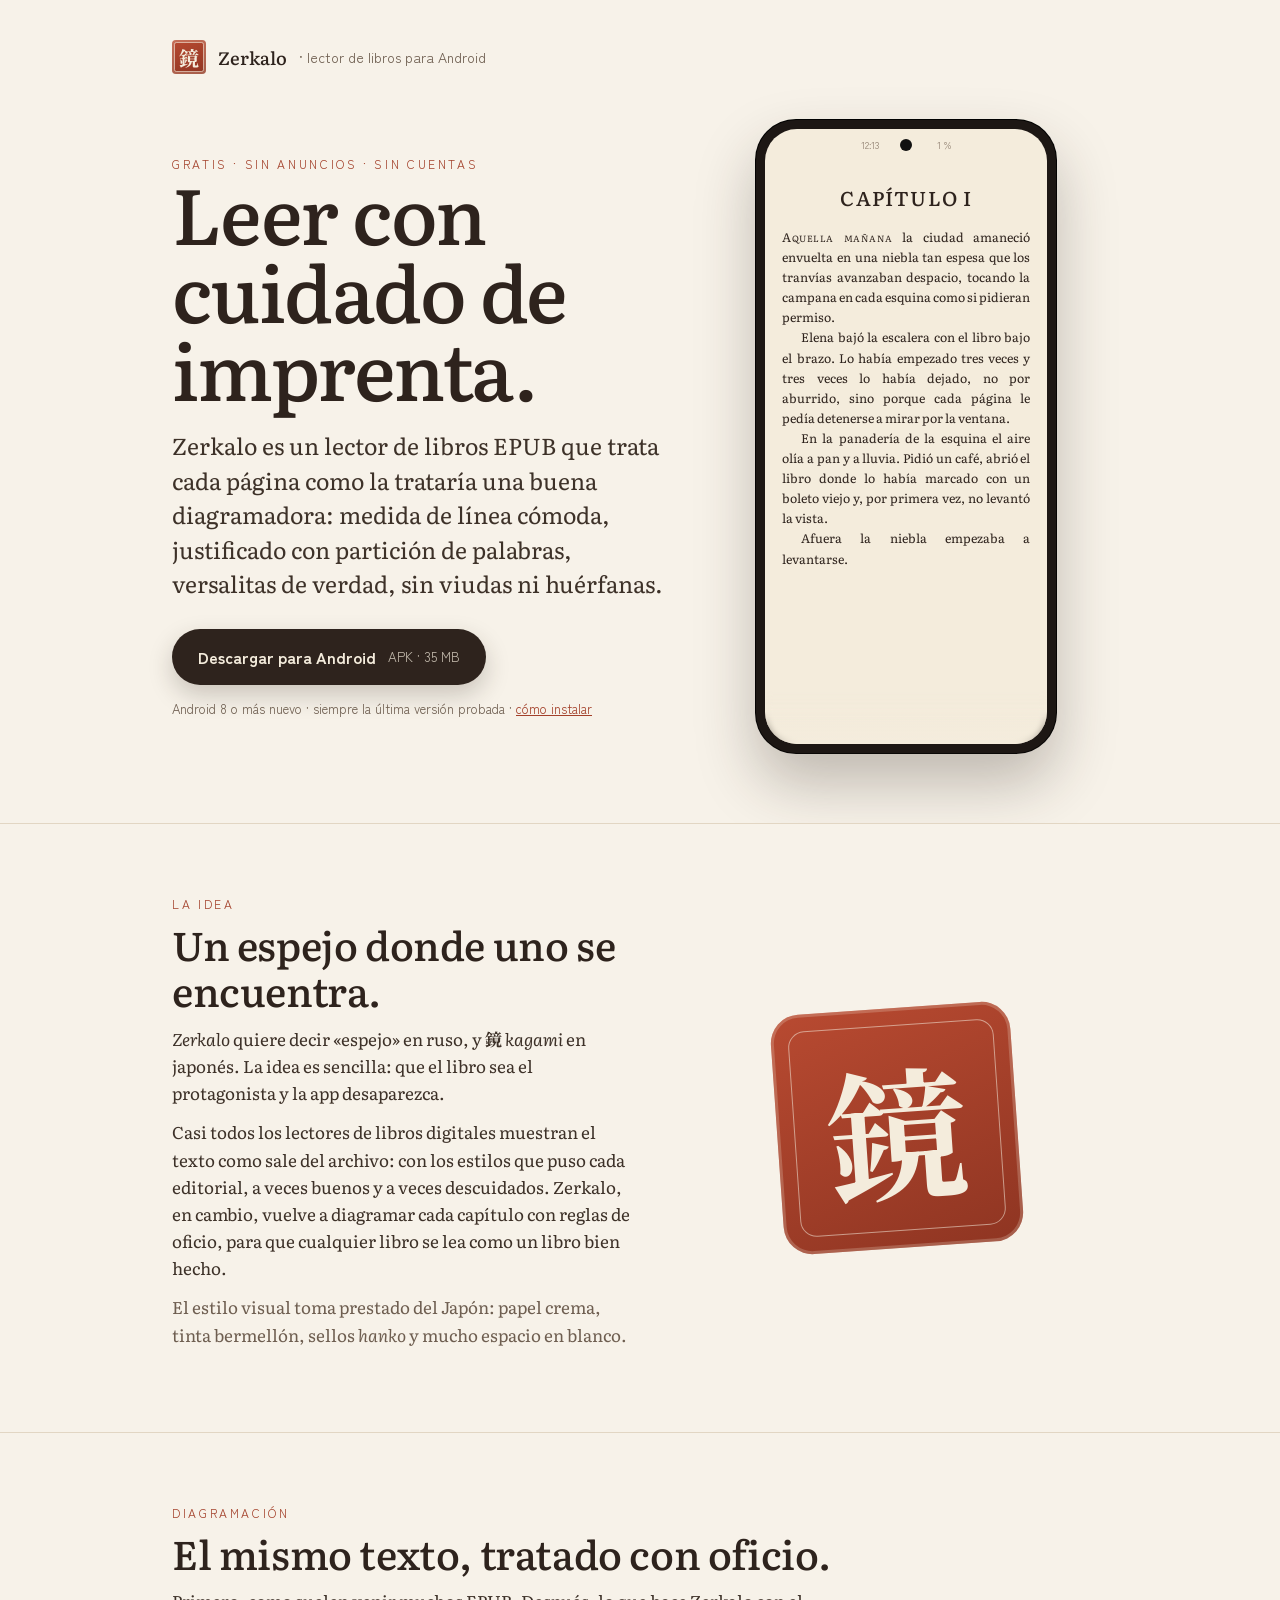
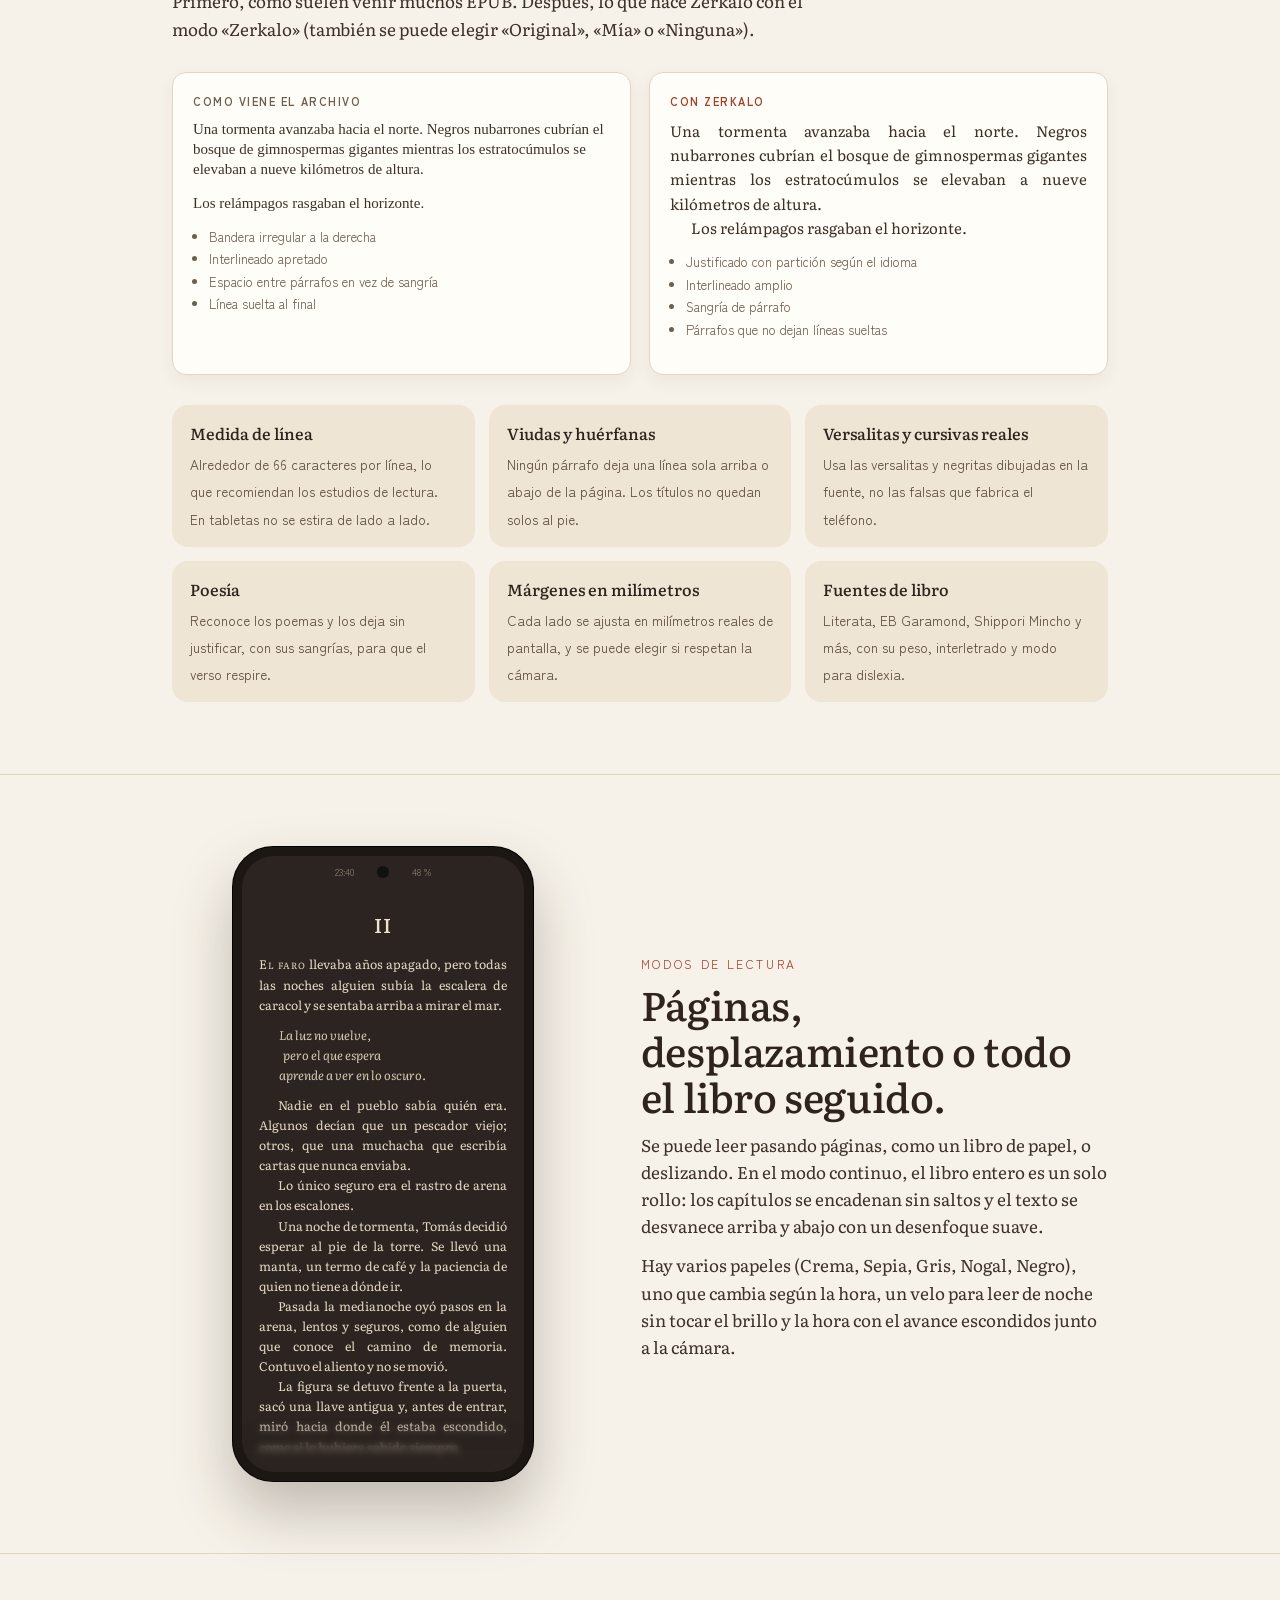
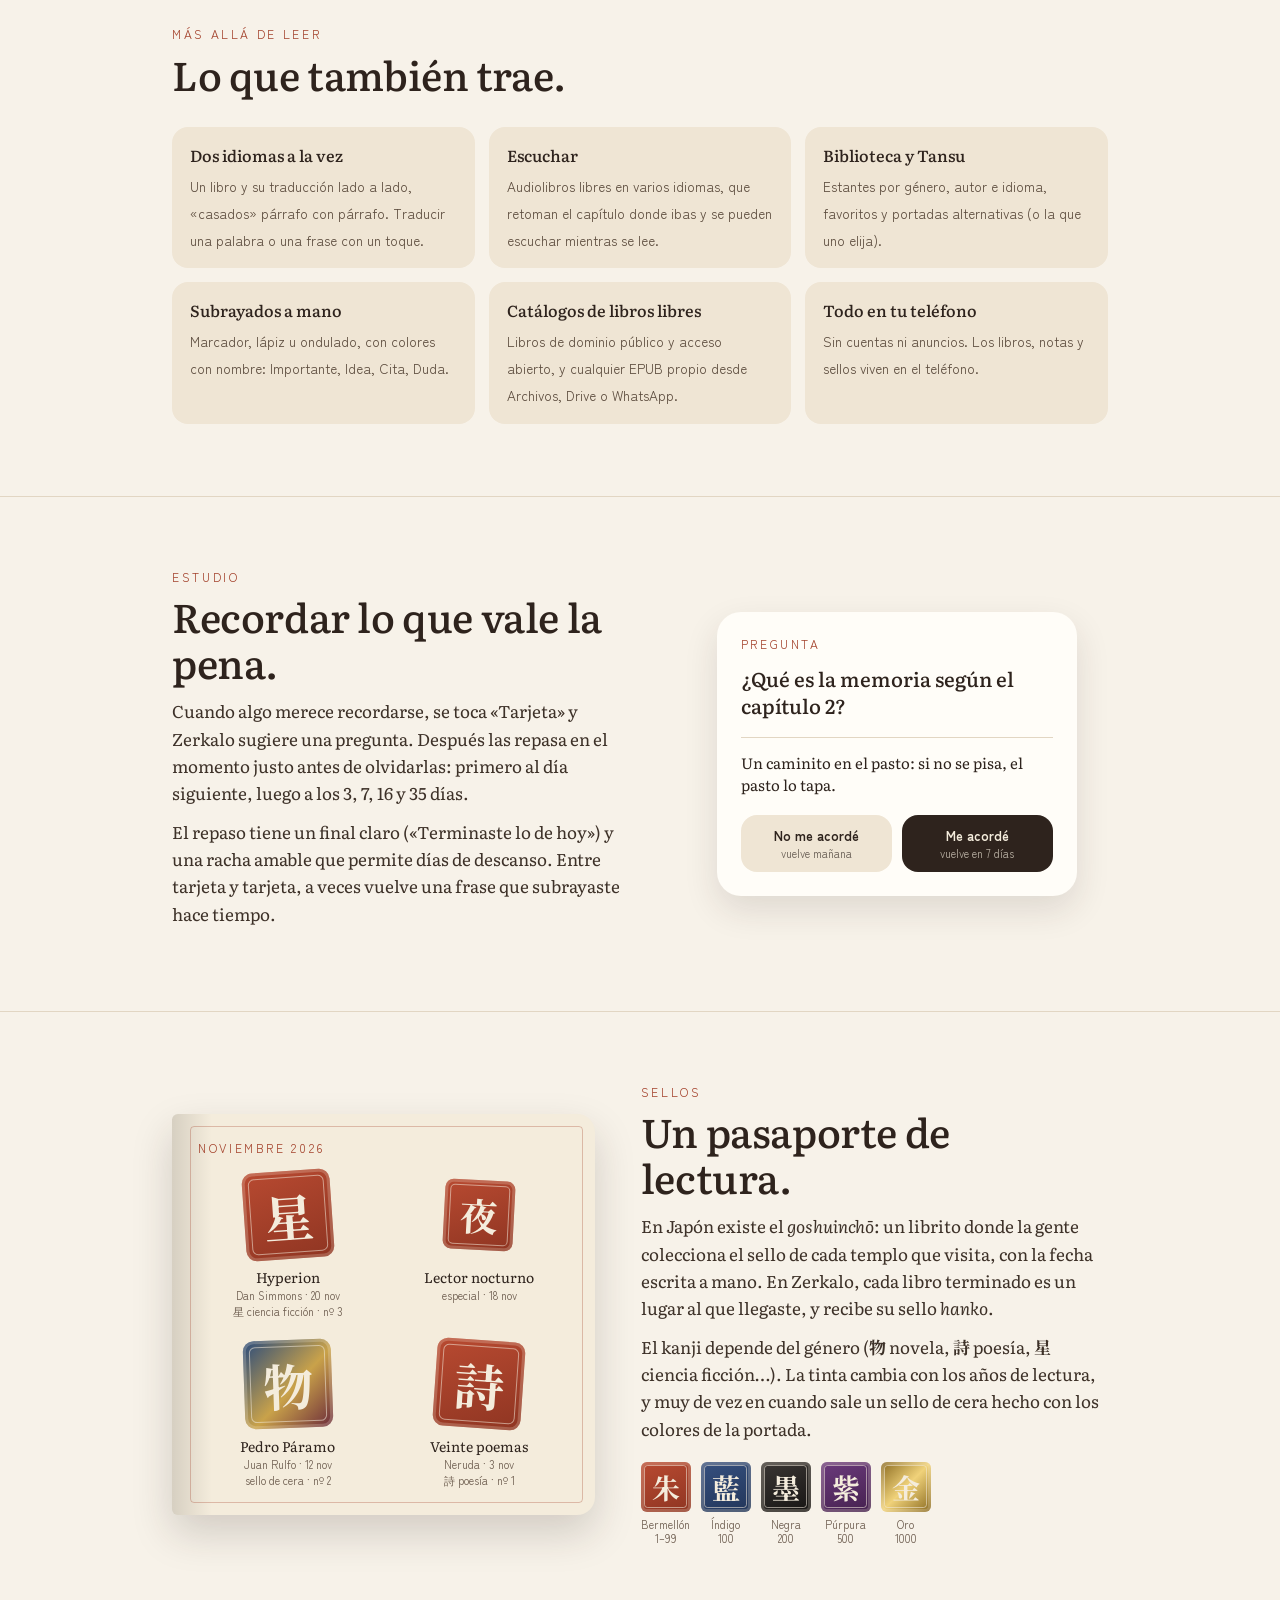
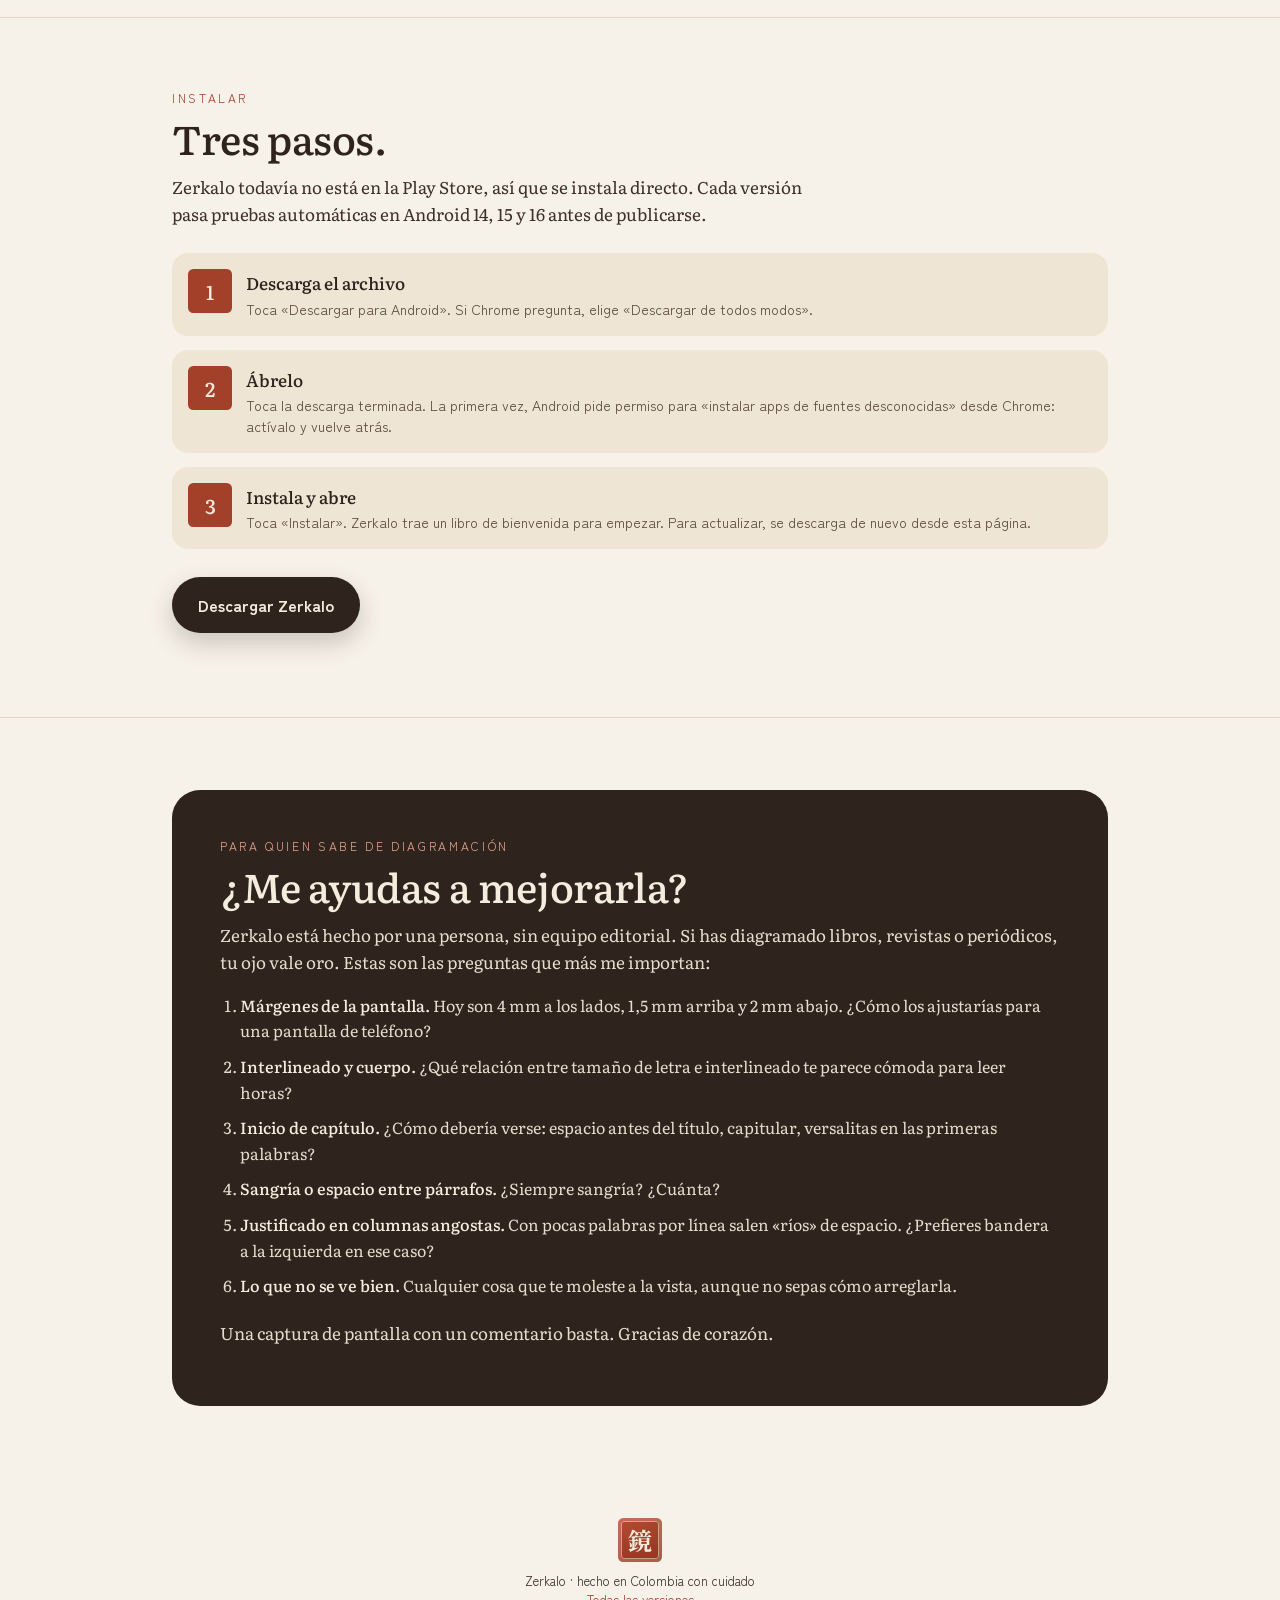
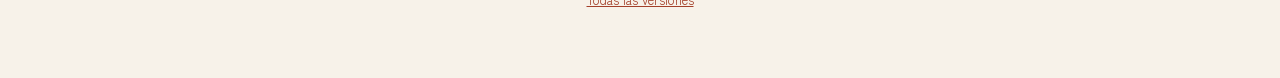
==== docs/index.html @ 7be2f6c7 "Página web de descarga de Zerkalo (docs/) Co-Authored-By: Claude Opus 5.5 <noreply@anthropic.com> Cl" ====
<!DOCTYPE html>
<html lang="es">
<head>
<meta charset="utf-8">
<meta name="viewport" content="width=device-width, initial-scale=1">
<title>Zerkalo 鏡 · un lector de libros con cuidado de imprenta</title>
<meta name="description" content="Zerkalo es un lector de libros EPUB para Android, diagramado con el cuidado de un libro impreso. Descárgalo gratis.">
<meta property="og:title" content="Zerkalo 鏡 · lector de libros para Android">
<meta property="og:description" content="Un lector de libros diagramado con cuidado de imprenta. Gratis.">
<link rel="preconnect" href="https://fonts.googleapis.com">
<link href="https://fonts.googleapis.com/css2?family=Noto+Serif+JP:wght@600;700&text=%E9%8F%A1%E7%89%A9%E8%A9%A9%E8%AB%96%E6%98%9F%E5%A4%9C%E6%9C%B1%E8%97%8D%E5%A2%A8%E7%B4%AB%E9%87%91%E9%81%93%E5%88%A4%E4%BC%91%E8%A9%B1%E5%8F%B2%E6%97%85%E8%AC%8E%E5%BF%83%E5%88%9D%E8%AA%9E&display=swap" rel="stylesheet">
<style>
@font-face{font-family:Literata;src:url(fonts/literata_400_normal.ttf);font-weight:400}
@font-face{font-family:Literata;src:url(fonts/literata_400_italic.ttf);font-style:italic}
@font-face{font-family:Literata;src:url(fonts/literata_500_normal.ttf);font-weight:500 700}
@font-face{font-family:Zen;src:url(fonts/zen_kaku_gothic_new_400_normal.ttf);font-weight:400}
@font-face{font-family:Zen;src:url(fonts/zen_kaku_gothic_new_700_normal.ttf);font-weight:700}
:root{--paper:#f4ecdc;--bg:#f7f2e9;--ink:#2e231d;--soft:#6e5e50;--line:#e2d6c3;--ver:#a3402a;--card:#efe5d4}
*{box-sizing:border-box}
html{-webkit-text-size-adjust:100%}
body{margin:0;background:var(--bg);color:var(--ink);font:400 17px/1.6 Literata,Georgia,serif}
.kj{font-family:'Noto Serif JP','Noto Serif CJK JP','Hiragino Mincho ProN',serif;font-weight:700}
.ui{font-family:Zen,system-ui,sans-serif}
a{color:var(--ver)}
.wrap{max-width:980px;margin:0 auto;padding:0 22px}
.cap{font:400 12px/1.4 Zen,system-ui,sans-serif;letter-spacing:.22em;text-transform:uppercase;color:var(--ver)}
h1,h2,h3{font-weight:500;letter-spacing:-.01em;margin:0}
h2{font-size:clamp(28px,5vw,40px);line-height:1.15;margin-top:8px}
h3{font-size:20px;margin-top:4px}
p{margin:.7em 0;color:#3d3128}
.soft{color:var(--soft)}
section{padding:72px 0;border-top:1px solid var(--line)}
.two{display:grid;grid-template-columns:1.05fr .95fr;gap:46px;align-items:center}
.two.rev{grid-template-columns:.95fr 1.05fr}
.two.rev > :first-child{order:2}
@media(max-width:760px){.two,.two.rev{grid-template-columns:1fr;gap:30px}.two.rev > :first-child{order:0}}

/* sello */
.hanko{display:inline-flex;align-items:center;justify-content:center;color:var(--paper);background:linear-gradient(160deg,#b84a31,#8f3522);border-radius:12%;position:relative;box-shadow:inset 0 0 0 3px rgba(244,236,220,.22)}
.hanko::after{content:"";position:absolute;inset:7%;border:1.5px solid rgba(244,236,220,.55);border-radius:8%}

/* portada */
header{padding:40px 0 70px;position:relative;overflow:hidden}
.nav{display:flex;align-items:center;gap:12px;font:400 14px Zen,system-ui,sans-serif;color:var(--soft)}
.nav .hanko{width:34px;height:34px;font-size:20px}
.nav b{color:var(--ink);font:500 18px Literata,serif}
.hero{display:grid;grid-template-columns:1.1fr .9fr;gap:40px;align-items:center;margin-top:46px}
@media(max-width:760px){.hero{grid-template-columns:1fr}}
.hero h1{font-size:clamp(44px,9vw,78px);line-height:1;letter-spacing:-.02em}
.hero .lead{font-size:clamp(19px,2.6vw,23px);line-height:1.5;color:#3d3128;margin:22px 0 28px}
.btn{display:inline-flex;align-items:center;gap:12px;background:var(--ink);color:var(--paper);text-decoration:none;font:700 16px Zen,system-ui,sans-serif;padding:16px 26px;border-radius:40px;box-shadow:0 10px 24px rgba(46,35,29,.22)}
.btn small{font-weight:400;opacity:.75}
.btn.ghost{background:transparent;color:var(--ink);box-shadow:none;border:1px solid var(--line)}
.meta{font:400 13px Zen,system-ui,sans-serif;color:var(--soft);margin-top:14px}

/* teléfono */
.phone{width:min(300px,78vw);aspect-ratio:9/19;margin:0 auto;border-radius:40px;background:#1d1714;padding:9px;box-shadow:0 30px 60px rgba(46,35,29,.28),0 0 0 1px #000}
.scr{width:100%;height:100%;border-radius:32px;overflow:hidden;position:relative;background:var(--paper)}
.cam{position:absolute;top:10px;left:50%;width:12px;height:12px;margin-left:-6px;border-radius:50%;background:#111;z-index:5}
.status{position:absolute;top:8px;left:0;right:0;display:flex;justify-content:center;gap:58px;font:400 10px Zen,sans-serif;color:#8a7a6a;z-index:4}
.page{position:absolute;inset:34px 17px 0;font:400 12.4px/1.62 Literata,serif;color:#2e231d;text-align:justify;hyphens:auto;-webkit-hyphens:auto}
.page h4{font:600 20px/1.2 Literata,serif;text-align:center;letter-spacing:.06em;margin:22px 0 18px}
.page p{margin:0;text-indent:1.5em;color:#2e231d}
.page p.first{text-indent:0}
.page .sc{font-variant:small-caps;letter-spacing:.04em}
.page .verse{margin:10px 0 10px 1.6em;text-align:left;font-style:italic}
.blur{position:absolute;left:0;right:0;bottom:0;height:54px;backdrop-filter:blur(3px);-webkit-backdrop-filter:blur(3px);background:linear-gradient(to top,rgba(244,236,220,.85),rgba(244,236,220,0));-webkit-mask-image:linear-gradient(to top,#000 40%,transparent);mask-image:linear-gradient(to top,#000 40%,transparent)}

/* comparación */
.cmp{display:grid;grid-template-columns:1fr 1fr;gap:18px;margin-top:30px}
@media(max-width:620px){.cmp{grid-template-columns:1fr}}
.sheet{background:#fffdf8;border:1px solid var(--line);border-radius:14px;padding:20px 20px 22px;box-shadow:0 6px 18px rgba(46,35,29,.06)}
.sheet .tag{font:700 11px Zen,sans-serif;letter-spacing:.14em;text-transform:uppercase;color:var(--soft)}
.sheet.good .tag{color:var(--ver)}
.bad .txt{font:400 15px/1.35 Georgia,serif;text-align:left;margin-top:10px}
.bad .txt p{margin:0 0 .9em}
.good .txt{font:400 15px/1.62 Literata,serif;text-align:justify;hyphens:auto;-webkit-hyphens:auto;margin-top:10px}
.good .txt p{margin:0;text-indent:1.4em}
.good .txt p:first-child{text-indent:0}
.notes{font:400 13px/1.5 Zen,sans-serif;color:var(--soft);margin-top:12px;padding-left:16px}
.notes li{margin:3px 0}

/* lista de cuidados */
.grid{display:grid;grid-template-columns:repeat(3,1fr);gap:14px;margin-top:30px}
@media(max-width:760px){.grid{grid-template-columns:1fr 1fr}}
@media(max-width:460px){.grid{grid-template-columns:1fr}}
.item{background:var(--card);border-radius:16px;padding:16px 18px}
.item b{display:block;font:500 16px Literata,serif;margin-bottom:4px}
.item span{font:400 13.5px/1.5 Zen,sans-serif;color:#5a4a3c}

/* sellos */
.pass{background:var(--paper);border-radius:6px 18px 18px 6px;box-shadow:0 18px 40px rgba(46,35,29,.18);padding:26px;position:relative;background-image:linear-gradient(90deg,rgba(0,0,0,.12),transparent 40px)}
.pass::before{content:"";position:absolute;inset:12px 12px 12px 18px;border:1px solid rgba(163,64,42,.3);border-radius:4px;pointer-events:none}
.pgrid{display:grid;grid-template-columns:1fr 1fr;gap:20px 12px;margin-top:14px;text-align:center}
.pgrid .hanko{width:88px;height:88px;font-size:50px}
.pgrid .t{font:400 14px Literata,serif;margin-top:8px}
.pgrid .m{font:400 11px Zen,sans-serif;color:var(--soft)}
.inks{display:flex;gap:10px;margin-top:20px;flex-wrap:wrap}
.inks div{text-align:center;font:400 11px/1.3 Zen,sans-serif;color:var(--soft)}
.inks .hanko{width:50px;height:50px;font-size:28px;margin-bottom:5px}

/* tarjeta de estudio */
.study{background:#fffdf8;border-radius:24px;padding:24px;box-shadow:0 14px 34px rgba(46,35,29,.12);max-width:360px;margin:0 auto}
.study .q{font:500 20px/1.35 Literata,serif;margin:12px 0 18px}
.study .a{border-top:1px solid var(--line);padding-top:14px;font:400 15px/1.5 Literata,serif}
.ans{display:flex;gap:10px;margin-top:18px}
.ans div{flex:1;text-align:center;border-radius:16px;padding:11px 6px;font:700 13px Zen,sans-serif;background:var(--card)}
.ans div small{display:block;font-weight:400;font-size:11px;opacity:.7}
.ans .y{background:var(--ink);color:var(--paper)}

/* instalar */
.steps{counter-reset:s;display:grid;gap:14px;margin-top:26px}
.step{display:grid;grid-template-columns:44px 1fr;gap:14px;align-items:start;background:var(--card);border-radius:16px;padding:16px}
.step::before{counter-increment:s;content:counter(s);width:44px;height:44px;border-radius:12%;display:flex;align-items:center;justify-content:center;background:var(--ver);color:var(--paper);font:500 20px Literata,serif}
.step b{font:500 17px Literata,serif}
.step p{margin:2px 0 0;font:400 14px/1.5 Zen,sans-serif;color:#5a4a3c}

/* ayuda */
.ask{background:var(--ink);color:var(--paper);border-radius:28px;padding:clamp(26px,5vw,48px)}
.ask h2{color:var(--paper)}
.ask p,.ask li{color:#e6dccb}
.ask .cap{color:#e3a58f}
.ask ol{padding-left:20px;margin:18px 0 0}
.ask li{margin:10px 0;font-size:16px}
.ask li b{color:var(--paper);font-weight:500}
footer{padding:40px 0 60px;text-align:center;font:400 13px Zen,sans-serif;color:var(--soft)}
</style>
</head>
<body>

<header>
  <div class="wrap">
    <div class="nav"><span class="hanko kj">鏡</span><b>Zerkalo</b><span>· lector de libros para Android</span></div>
    <div class="hero">
      <div>
        <div class="cap">Gratis · sin anuncios · sin cuentas</div>
        <h1>Leer con cuidado de imprenta.</h1>
        <p class="lead">Zerkalo es un lector de libros EPUB que trata cada página como la trataría una buena diagramadora: medida de línea cómoda, justificado con partición de palabras, versalitas de verdad, sin viudas ni huérfanas.</p>
        <a class="btn" href="https://github.com/sebastianbalbinu/Zerkalo/releases/latest/download/Zerkalo.apk">Descargar para Android <small>APK · 35 MB</small></a>
        <div class="meta">Android 8 o más nuevo · siempre la última versión probada · <a href="#instalar">cómo instalar</a></div>
      </div>
      <div class="phone"><div class="scr">
        <div class="cam"></div>
        <div class="status"><span>12:13</span><span>1 %</span></div>
        <div class="page">
          <h4>CAPÍTULO I</h4>
          <p class="first"><span class="sc">Aquella mañana</span> la ciudad amaneció envuelta en una niebla tan espesa que los tranvías avanzaban despacio, tocando la campana en cada esquina como si pidieran permiso.</p>
          <p>Elena bajó la escalera con el libro bajo el brazo. Lo había empezado tres veces y tres veces lo había dejado, no por aburrido, sino porque cada página le pedía detenerse a mirar por la ventana.</p>
          <p>En la panadería de la esquina el aire olía a pan y a lluvia. Pidió un café, abrió el libro donde lo había marcado con un boleto viejo y, por primera vez, no levantó la vista.</p>
          <p>Afuera la niebla empezaba a levantarse.</p>
        </div>
        <div class="blur"></div>
      </div></div>
    </div>
  </div>
</header>

<section>
  <div class="wrap two">
    <div>
      <div class="cap">La idea</div>
      <h2>Un espejo donde uno se encuentra.</h2>
      <p><i>Zerkalo</i> quiere decir «espejo» en ruso, y <span class="kj">鏡</span> <i>kagami</i> en japonés. La idea es sencilla: que el libro sea el protagonista y la app desaparezca.</p>
      <p>Casi todos los lectores de libros digitales muestran el texto como sale del archivo: con los estilos que puso cada editorial, a veces buenos y a veces descuidados. Zerkalo, en cambio, vuelve a diagramar cada capítulo con reglas de oficio, para que cualquier libro se lea como un libro bien hecho.</p>
      <p class="soft">El estilo visual toma prestado del Japón: papel crema, tinta bermellón, sellos <i>hanko</i> y mucho espacio en blanco.</p>
    </div>
    <div style="text-align:center"><span class="hanko kj" style="width:min(240px,60vw);height:min(240px,60vw);font-size:min(140px,35vw);transform:rotate(-4deg)">鏡</span></div>
  </div>
</section>

<section>
  <div class="wrap">
    <div class="cap">Diagramación</div>
    <h2>El mismo texto, tratado con oficio.</h2>
    <p style="max-width:640px">Primero, como suelen venir muchos EPUB. Después, lo que hace Zerkalo con el modo «Zerkalo» (también se puede elegir «Original», «Mía» o «Ninguna»).</p>
    <div class="cmp">
      <div class="sheet bad">
        <div class="tag">Como viene el archivo</div>
        <div class="txt">
          <p>Una tormenta avanzaba hacia el norte. Negros nubarrones cubrían el bosque de gimnospermas gigantes mientras los estratocúmulos se elevaban a nueve kilómetros de altura.</p>
          <p>Los relámpagos rasgaban el horizonte.</p>
        </div>
        <ul class="notes"><li>Bandera irregular a la derecha</li><li>Interlineado apretado</li><li>Espacio entre párrafos en vez de sangría</li><li>Línea suelta al final</li></ul>
      </div>
      <div class="sheet good">
        <div class="tag">Con Zerkalo</div>
        <div class="txt">
          <p>Una tormenta avanzaba hacia el norte. Negros nubarrones cubrían el bosque de gimnospermas gigantes mientras los estratocúmulos se elevaban a nueve kilómetros de altura.</p>
          <p>Los relámpagos rasgaban el horizonte.</p>
        </div>
        <ul class="notes"><li>Justificado con partición según el idioma</li><li>Interlineado amplio</li><li>Sangría de párrafo</li><li>Párrafos que no dejan líneas sueltas</li></ul>
      </div>
    </div>
    <div class="grid">
      <div class="item"><b>Medida de línea</b><span>Alrededor de 66 caracteres por línea, lo que recomiendan los estudios de lectura. En tabletas no se estira de lado a lado.</span></div>
      <div class="item"><b>Viudas y huérfanas</b><span>Ningún párrafo deja una línea sola arriba o abajo de la página. Los títulos no quedan solos al pie.</span></div>
      <div class="item"><b>Versalitas y cursivas reales</b><span>Usa las versalitas y negritas dibujadas en la fuente, no las falsas que fabrica el teléfono.</span></div>
      <div class="item"><b>Poesía</b><span>Reconoce los poemas y los deja sin justificar, con sus sangrías, para que el verso respire.</span></div>
      <div class="item"><b>Márgenes en milímetros</b><span>Cada lado se ajusta en milímetros reales de pantalla, y se puede elegir si respetan la cámara.</span></div>
      <div class="item"><b>Fuentes de libro</b><span>Literata, EB Garamond, Shippori Mincho y más, con su peso, interletrado y modo para dislexia.</span></div>
    </div>
  </div>
</section>

<section>
  <div class="wrap two rev">
    <div>
      <div class="cap">Modos de lectura</div>
      <h2>Páginas, desplazamiento o todo el libro seguido.</h2>
      <p>Se puede leer pasando páginas, como un libro de papel, o deslizando. En el modo continuo, el libro entero es un solo rollo: los capítulos se encadenan sin saltos y el texto se desvanece arriba y abajo con un desenfoque suave.</p>
      <p>Hay varios papeles (Crema, Sepia, Gris, Nogal, Negro), uno que cambia según la hora, un velo para leer de noche sin tocar el brillo y la hora con el avance escondidos junto a la cámara.</p>
    </div>
    <div class="phone"><div class="scr" style="background:#2b2420">
      <div class="cam"></div>
      <div class="status" style="color:#8f8172"><span>23:40</span><span>48 %</span></div>
      <div class="page" style="color:#e5d8c4">
        <h4 style="color:#efe3cf">II</h4>
        <p class="first" style="color:#e5d8c4"><span class="sc">El faro</span> llevaba años apagado, pero todas las noches alguien subía la escalera de caracol y se sentaba arriba a mirar el mar.</p>
        <div class="verse" style="color:#d7c9b3">La luz no vuelve,<br>&nbsp;&nbsp;pero el que espera<br>aprende a ver en lo oscuro.</div>
        <p style="color:#e5d8c4">Nadie en el pueblo sabía quién era. Algunos decían que un pescador viejo; otros, que una muchacha que escribía cartas que nunca enviaba.</p>
        <p style="color:#e5d8c4">Lo único seguro era el rastro de arena en los escalones.</p>
        <p style="color:#e5d8c4">Una noche de tormenta, Tomás decidió esperar al pie de la torre. Se llevó una manta, un termo de café y la paciencia de quien no tiene a dónde ir.</p>
        <p style="color:#e5d8c4">Pasada la medianoche oyó pasos en la arena, lentos y seguros, como de alguien que conoce el camino de memoria. Contuvo el aliento y no se movió.</p>
        <p style="color:#e5d8c4">La figura se detuvo frente a la puerta, sacó una llave antigua y, antes de entrar, miró hacia donde él estaba escondido, como si lo hubiera sabido siempre.</p>
      </div>
      <div class="blur" style="background:linear-gradient(to top,rgba(43,36,32,.9),rgba(43,36,32,0))"></div>
    </div></div>
  </div>
</section>

<section>
  <div class="wrap">
    <div class="cap">Más allá de leer</div>
    <h2>Lo que también trae.</h2>
    <div class="grid">
      <div class="item"><b>Dos idiomas a la vez</b><span>Un libro y su traducción lado a lado, «casados» párrafo con párrafo. Traducir una palabra o una frase con un toque.</span></div>
      <div class="item"><b>Escuchar</b><span>Audiolibros libres en varios idiomas, que retoman el capítulo donde ibas y se pueden escuchar mientras se lee.</span></div>
      <div class="item"><b>Biblioteca y Tansu</b><span>Estantes por género, autor e idioma, favoritos y portadas alternativas (o la que uno elija).</span></div>
      <div class="item"><b>Subrayados a mano</b><span>Marcador, lápiz u ondulado, con colores con nombre: Importante, Idea, Cita, Duda.</span></div>
      <div class="item"><b>Catálogos de libros libres</b><span>Libros de dominio público y acceso abierto, y cualquier EPUB propio desde Archivos, Drive o WhatsApp.</span></div>
      <div class="item"><b>Todo en tu teléfono</b><span>Sin cuentas ni anuncios. Los libros, notas y sellos viven en el teléfono.</span></div>
    </div>
  </div>
</section>

<section>
  <div class="wrap two">
    <div>
      <div class="cap">Estudio</div>
      <h2>Recordar lo que vale la pena.</h2>
      <p>Cuando algo merece recordarse, se toca «Tarjeta» y Zerkalo sugiere una pregunta. Después las repasa en el momento justo antes de olvidarlas: primero al día siguiente, luego a los 3, 7, 16 y 35 días.</p>
      <p>El repaso tiene un final claro («Terminaste lo de hoy») y una racha amable que permite días de descanso. Entre tarjeta y tarjeta, a veces vuelve una frase que subrayaste hace tiempo.</p>
    </div>
    <div class="study">
      <div class="cap">Pregunta</div>
      <div class="q">¿Qué es la memoria según el capítulo 2?</div>
      <div class="a">Un caminito en el pasto: si no se pisa, el pasto lo tapa.</div>
      <div class="ans"><div>No me acordé<small>vuelve mañana</small></div><div class="y">Me acordé<small>vuelve en 7 días</small></div></div>
    </div>
  </div>
</section>

<section>
  <div class="wrap two rev">
    <div>
      <div class="cap">Sellos</div>
      <h2>Un pasaporte de lectura.</h2>
      <p>En Japón existe el <i>goshuinchō</i>: un librito donde la gente colecciona el sello de cada templo que visita, con la fecha escrita a mano. En Zerkalo, cada libro terminado es un lugar al que llegaste, y recibe su sello <i>hanko</i>.</p>
      <p>El kanji depende del género (<span class="kj">物</span> novela, <span class="kj">詩</span> poesía, <span class="kj">星</span> ciencia ficción…). La tinta cambia con los años de lectura, y muy de vez en cuando sale un sello de cera hecho con los colores de la portada.</p>
      <div class="inks">
        <div><span class="hanko kj">朱</span><br>Bermellón<br>1–99</div>
        <div><span class="hanko kj" style="background:linear-gradient(160deg,#36507f,#22365a)">藍</span><br>Índigo<br>100</div>
        <div><span class="hanko kj" style="background:linear-gradient(160deg,#3a3633,#171514)">墨</span><br>Negra<br>200</div>
        <div><span class="hanko kj" style="background:linear-gradient(160deg,#6b3a7c,#45214f)">紫</span><br>Púrpura<br>500</div>
        <div><span class="hanko kj" style="background:linear-gradient(135deg,#8a6a20,#f0d27a 50%,#8a6a20)">金</span><br>Oro<br>1000</div>
      </div>
    </div>
    <div class="pass">
      <div class="cap">Noviembre 2026</div>
      <div class="pgrid">
        <div><span class="hanko kj" style="transform:rotate(-4deg)">星</span><div class="t">Hyperion</div><div class="m">Dan Simmons · 20 nov<br>星 ciencia ficción · nº 3</div></div>
        <div><span class="hanko kj" style="transform:rotate(3deg);width:70px;height:70px;font-size:38px;margin:9px 0">夜</span><div class="t">Lector nocturno</div><div class="m">especial · 18 nov</div></div>
        <div><span class="hanko kj" style="transform:rotate(-2deg);background:linear-gradient(135deg,#2a4b7c,#c9a24a 55%,#6b2a3a)">物</span><div class="t">Pedro Páramo</div><div class="m">Juan Rulfo · 12 nov<br>sello de cera · nº 2</div></div>
        <div><span class="hanko kj" style="transform:rotate(4deg)">詩</span><div class="t">Veinte poemas</div><div class="m">Neruda · 3 nov<br>詩 poesía · nº 1</div></div>
      </div>
    </div>
  </div>
</section>

<section id="instalar">
  <div class="wrap">
    <div class="cap">Instalar</div>
    <h2>Tres pasos.</h2>
    <p style="max-width:640px">Zerkalo todavía no está en la Play Store, así que se instala directo. Cada versión pasa pruebas automáticas en Android 14, 15 y 16 antes de publicarse.</p>
    <div class="steps">
      <div class="step"><div><b>Descarga el archivo</b><p>Toca «Descargar para Android». Si Chrome pregunta, elige «Descargar de todos modos».</p></div></div>
      <div class="step"><div><b>Ábrelo</b><p>Toca la descarga terminada. La primera vez, Android pide permiso para «instalar apps de fuentes desconocidas» desde Chrome: actívalo y vuelve atrás.</p></div></div>
      <div class="step"><div><b>Instala y abre</b><p>Toca «Instalar». Zerkalo trae un libro de bienvenida para empezar. Para actualizar, se descarga de nuevo desde esta página.</p></div></div>
    </div>
    <p style="margin-top:28px"><a class="btn" href="https://github.com/sebastianbalbinu/Zerkalo/releases/latest/download/Zerkalo.apk">Descargar Zerkalo</a></p>
  </div>
</section>

<section>
  <div class="wrap">
    <div class="ask">
      <div class="cap">Para quien sabe de diagramación</div>
      <h2>¿Me ayudas a mejorarla?</h2>
      <p>Zerkalo está hecho por una persona, sin equipo editorial. Si has diagramado libros, revistas o periódicos, tu ojo vale oro. Estas son las preguntas que más me importan:</p>
      <ol>
        <li><b>Márgenes de la pantalla.</b> Hoy son 4 mm a los lados, 1,5 mm arriba y 2 mm abajo. ¿Cómo los ajustarías para una pantalla de teléfono?</li>
        <li><b>Interlineado y cuerpo.</b> ¿Qué relación entre tamaño de letra e interlineado te parece cómoda para leer horas?</li>
        <li><b>Inicio de capítulo.</b> ¿Cómo debería verse: espacio antes del título, capitular, versalitas en las primeras palabras?</li>
        <li><b>Sangría o espacio entre párrafos.</b> ¿Siempre sangría? ¿Cuánta?</li>
        <li><b>Justificado en columnas angostas.</b> Con pocas palabras por línea salen «ríos» de espacio. ¿Prefieres bandera a la izquierda en ese caso?</li>
        <li><b>Lo que no se ve bien.</b> Cualquier cosa que te moleste a la vista, aunque no sepas cómo arreglarla.</li>
      </ol>
      <p style="margin-top:20px">Una captura de pantalla con un comentario basta. Gracias de corazón.</p>
    </div>
  </div>
</section>

<footer>
  <span class="hanko kj" style="width:44px;height:44px;font-size:24px">鏡</span>
  <p>Zerkalo · hecho en Colombia con cuidado<br><a href="https://github.com/sebastianbalbinu/Zerkalo/releases">Todas las versiones</a></p>
</footer>

</body>
</html>
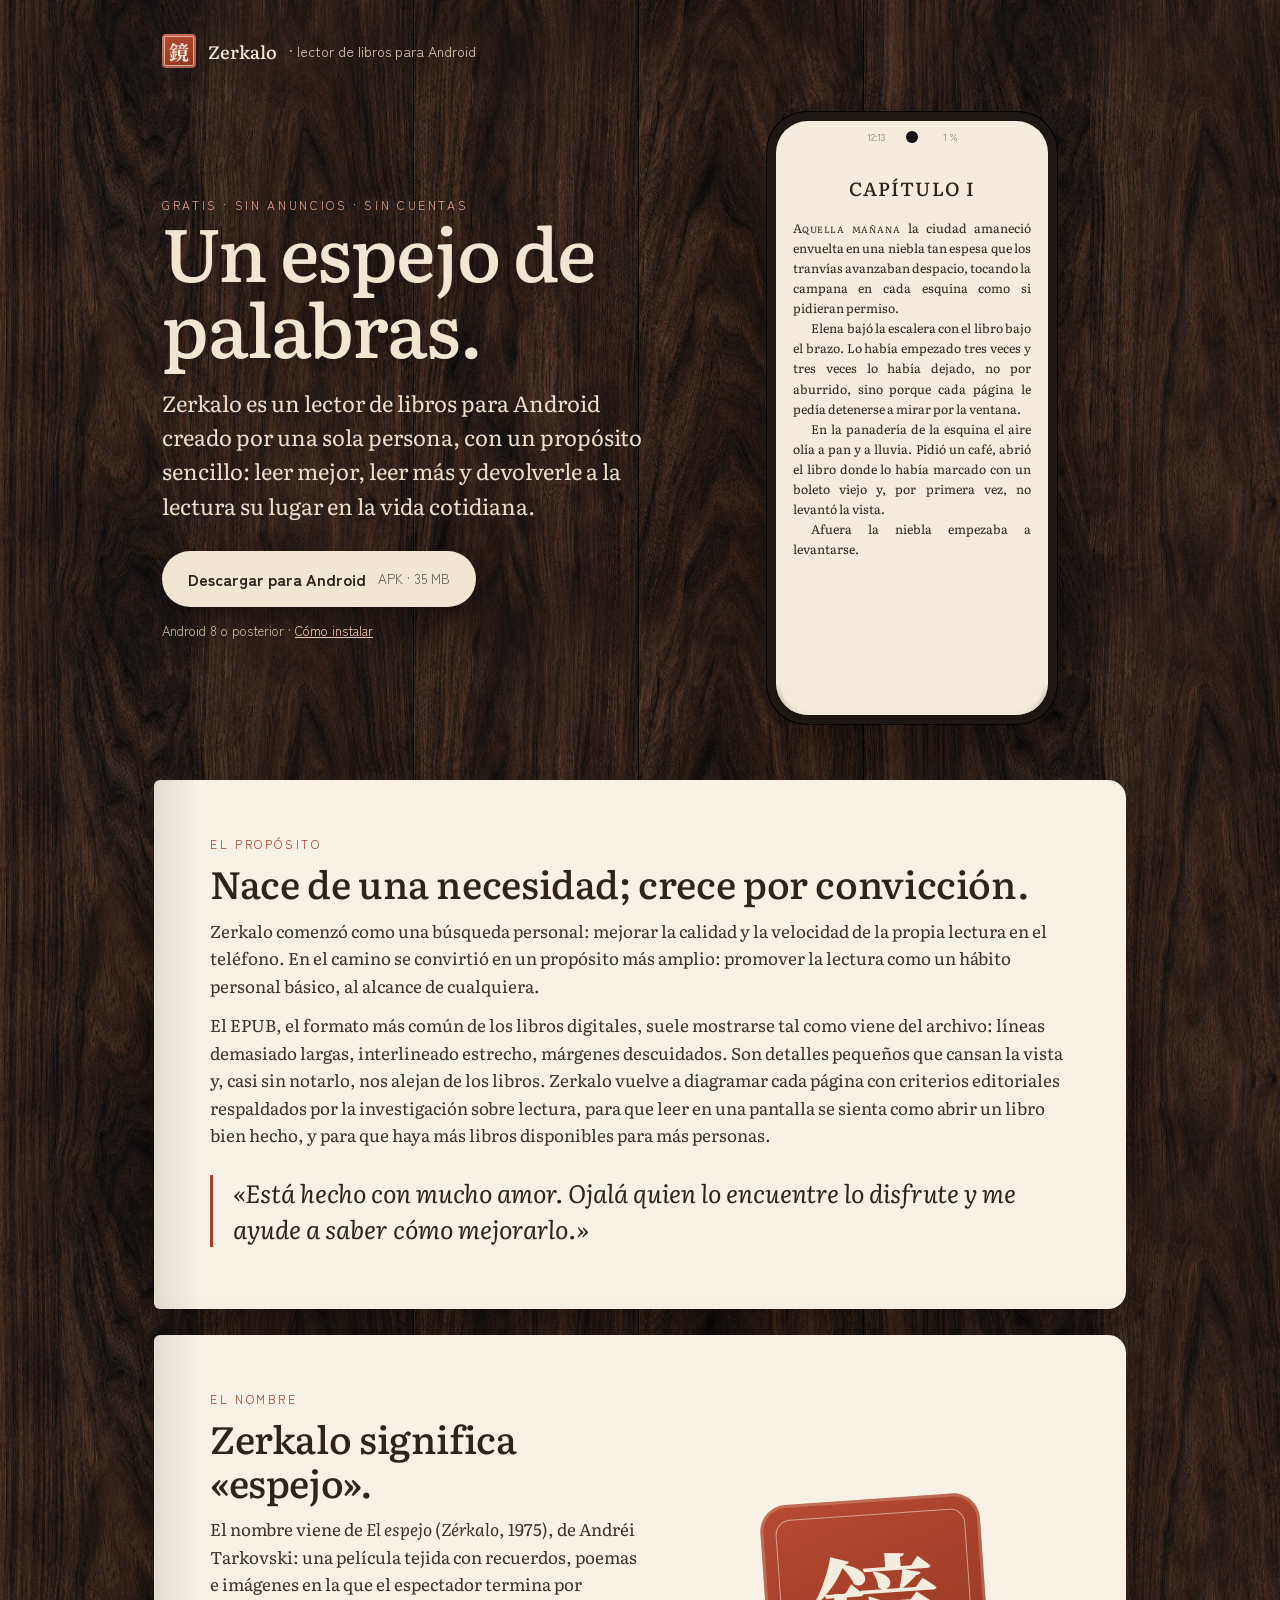
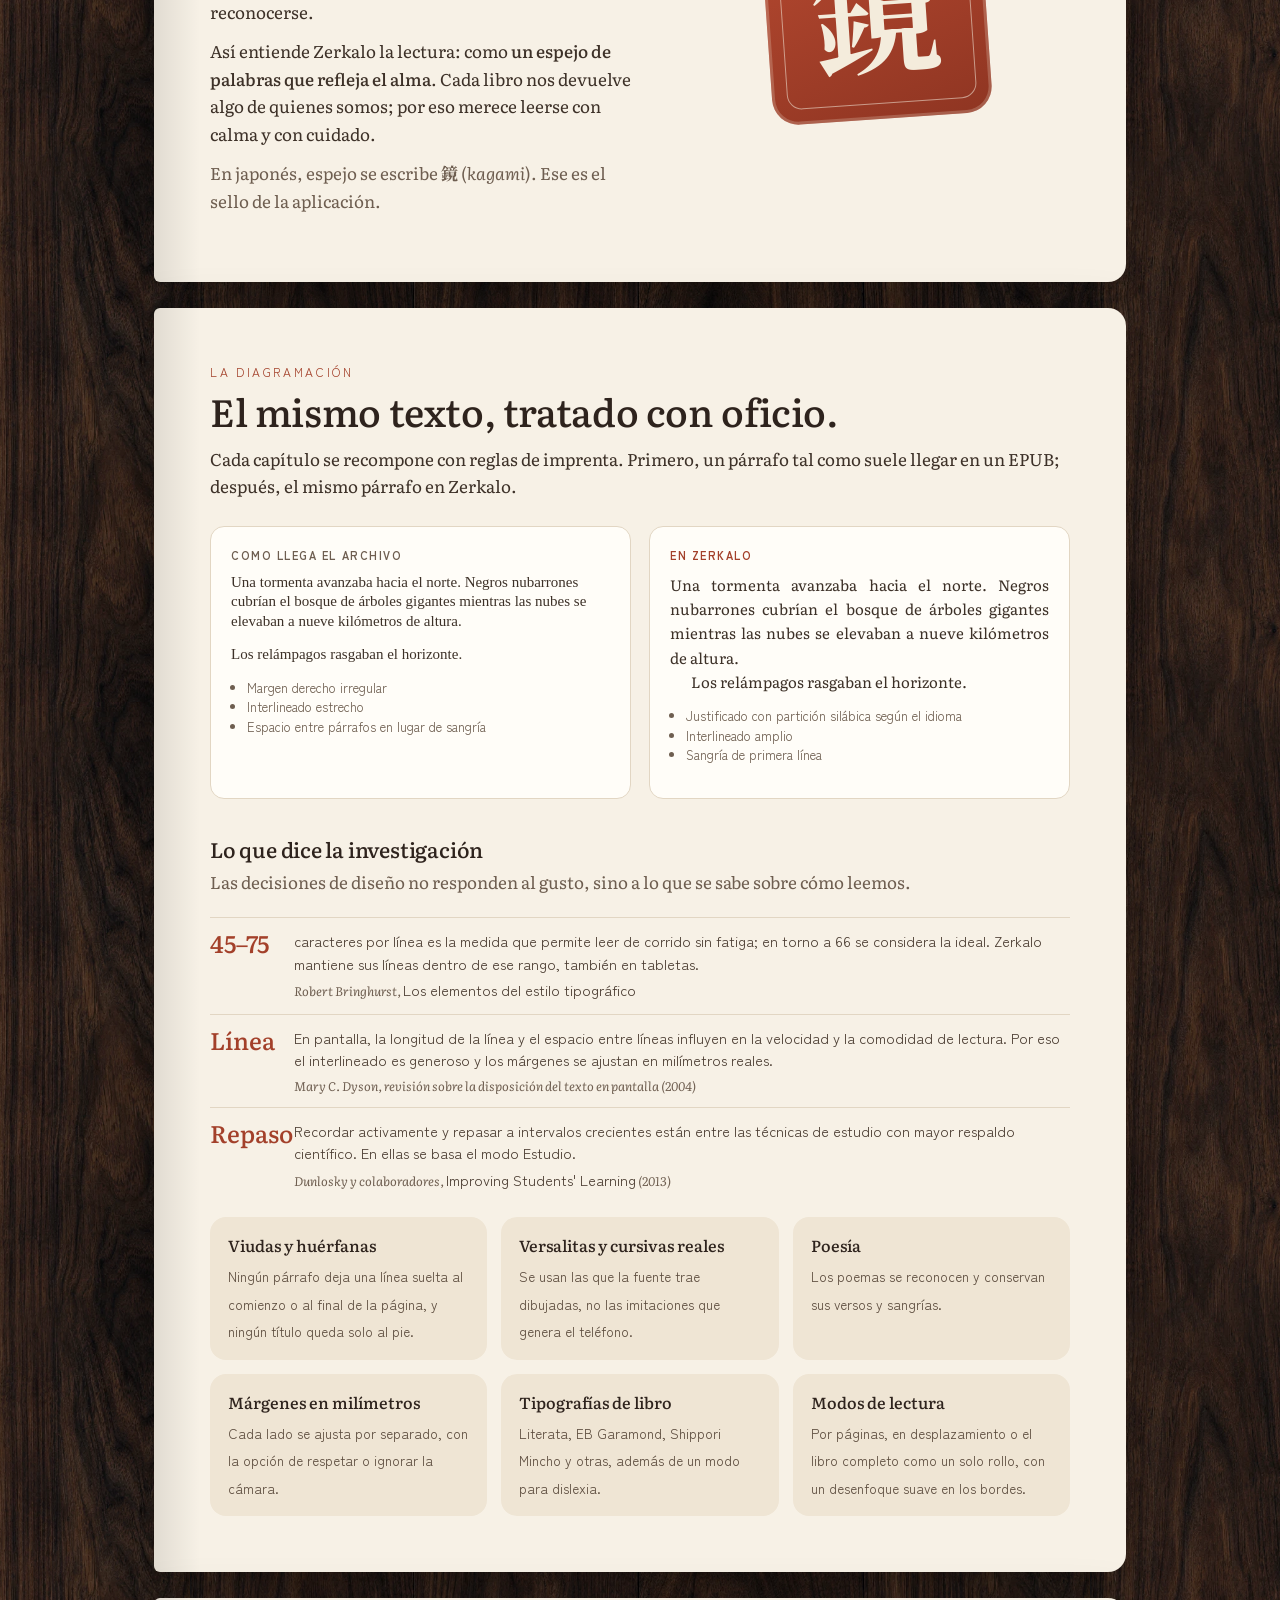
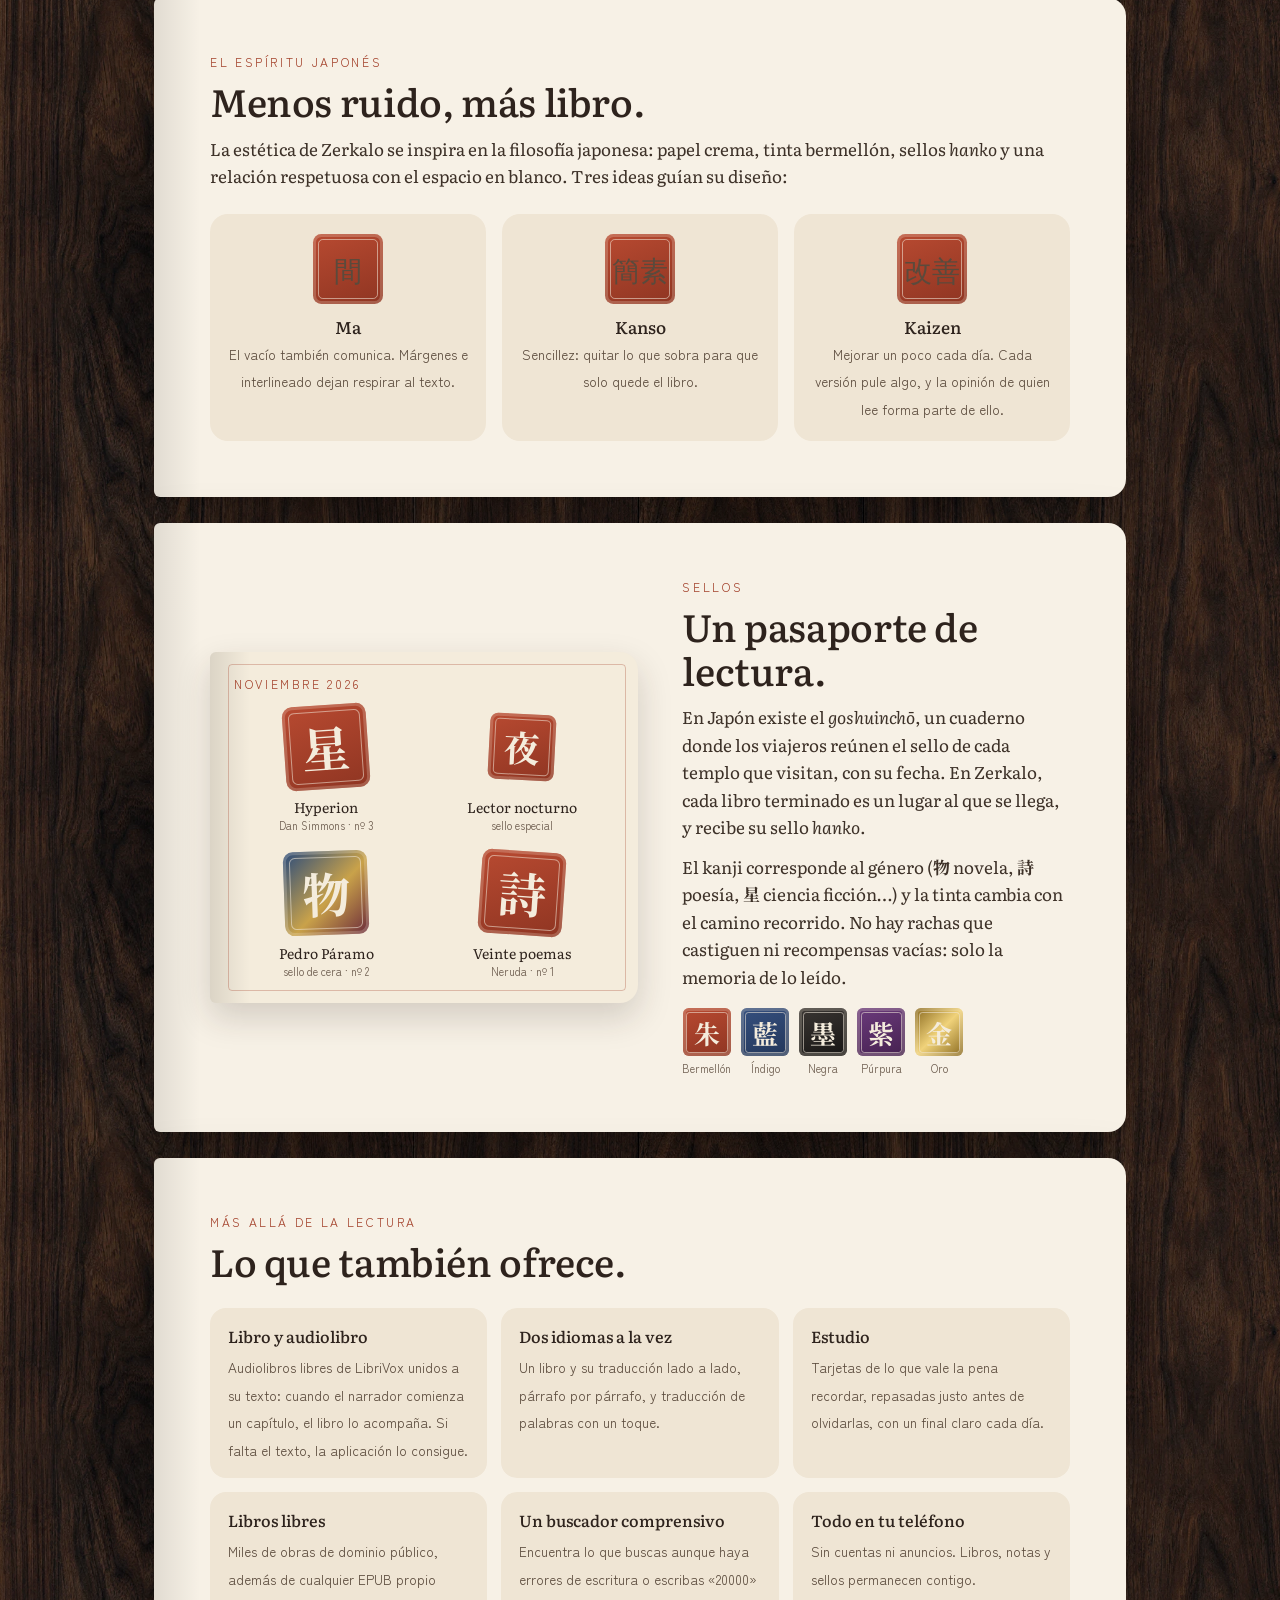
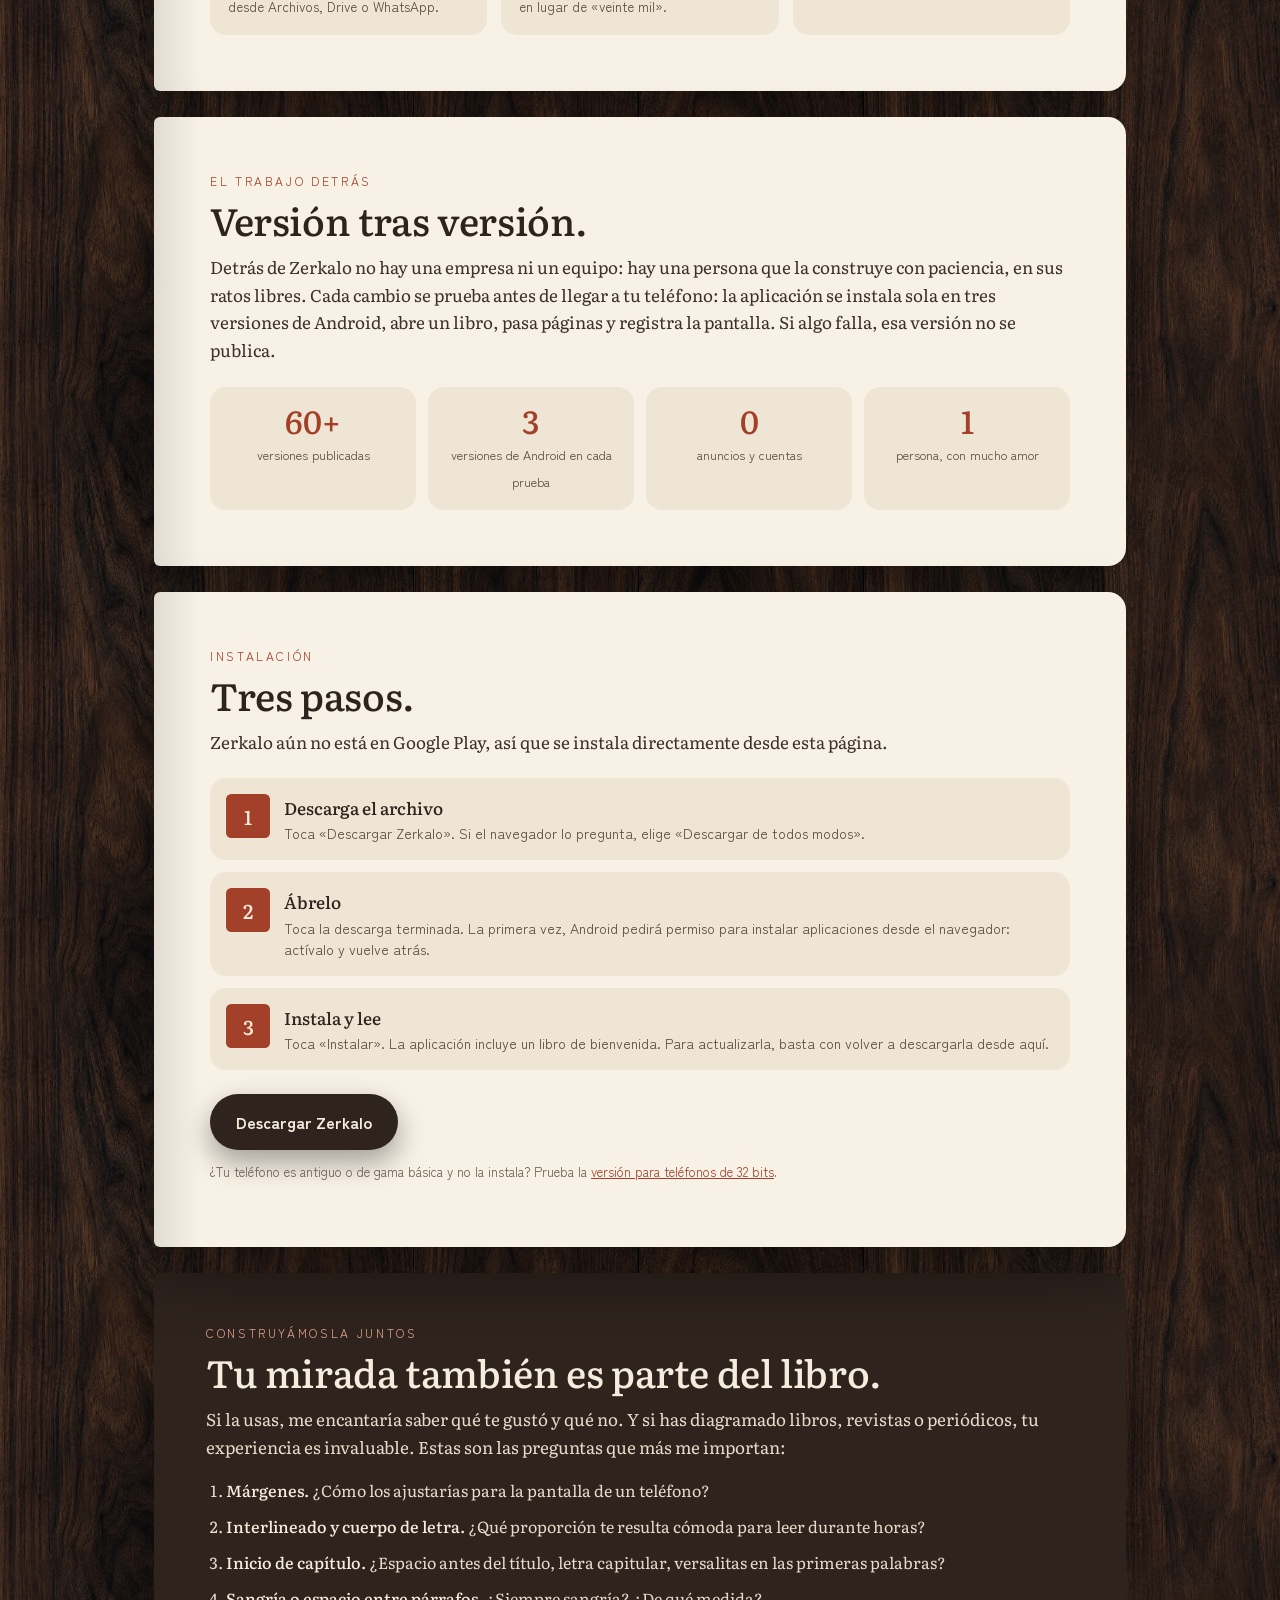
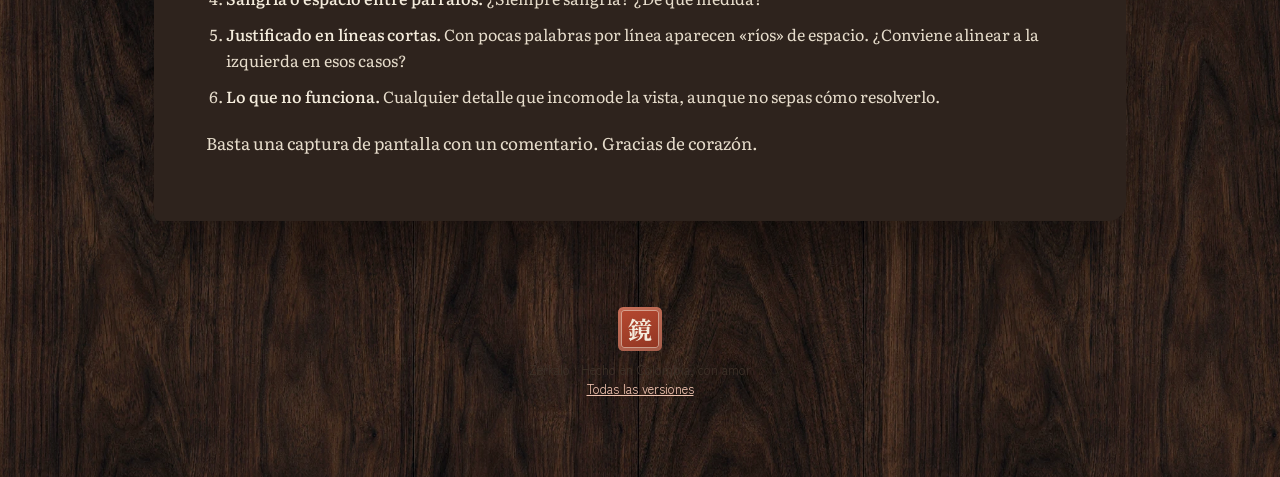
==== commit cd42a004: "Web: fondo de madera, propósito, nombre, estudios y el trabajo detrás, con texto editorial Co-Author" ====
--- a/docs/index.html
+++ b/docs/index.html
@@ -3,326 +3,307 @@
 <head>
 <meta charset="utf-8">
 <meta name="viewport" content="width=device-width, initial-scale=1">
-<title>Zerkalo 鏡 · un lector de libros con cuidado de imprenta</title>
-<meta name="description" content="Zerkalo es un lector de libros EPUB para Android, diagramado con el cuidado de un libro impreso. Descárgalo gratis.">
-<meta property="og:title" content="Zerkalo 鏡 · lector de libros para Android">
-<meta property="og:description" content="Un lector de libros diagramado con cuidado de imprenta. Gratis.">
+<title>Zerkalo 鏡 · Un espejo de palabras</title>
+<meta name="description" content="Zerkalo es un lector de libros para Android creado por una sola persona, con una diagramación editorial respaldada por la investigación sobre lectura. Gratis y sin anuncios.">
+<meta property="og:title" content="Zerkalo 鏡 · Un espejo de palabras">
+<meta property="og:description" content="Un lector de libros para Android, hecho con amor y con el cuidado de un libro impreso.">
+<meta property="og:image" content="https://sebastianbalbinu.github.io/Zerkalo/img/madera.webp">
 <link rel="preconnect" href="https://fonts.googleapis.com">
-<link href="https://fonts.googleapis.com/css2?family=Noto+Serif+JP:wght@600;700&text=%E9%8F%A1%E7%89%A9%E8%A9%A9%E8%AB%96%E6%98%9F%E5%A4%9C%E6%9C%B1%E8%97%8D%E5%A2%A8%E7%B4%AB%E9%87%91%E9%81%93%E5%88%A4%E4%BC%91%E8%A9%B1%E5%8F%B2%E6%97%85%E8%AC%8E%E5%BF%83%E5%88%9D%E8%AA%9E&display=swap" rel="stylesheet">
+<link href="https://fonts.googleapis.com/css2?family=Noto+Serif+JP:wght@600;700&text=%E9%8F%A1%E7%89%A9%E8%A9%A9%E6%98%9F%E5%A4%9C%E6%9C%B1%E8%97%8D%E5%A2%A8%E7%B4%AB%E9%87%91%E9%96%93%E7%B0%A1%E7%B4%A0%E6%94%B9%E5%96%84&display=swap" rel="stylesheet">
 <style>
 @font-face{font-family:Literata;src:url(fonts/literata_400_normal.ttf);font-weight:400}
 @font-face{font-family:Literata;src:url(fonts/literata_400_italic.ttf);font-style:italic}
 @font-face{font-family:Literata;src:url(fonts/literata_500_normal.ttf);font-weight:500 700}
 @font-face{font-family:Zen;src:url(fonts/zen_kaku_gothic_new_400_normal.ttf);font-weight:400}
 @font-face{font-family:Zen;src:url(fonts/zen_kaku_gothic_new_700_normal.ttf);font-weight:700}
-:root{--paper:#f4ecdc;--bg:#f7f2e9;--ink:#2e231d;--soft:#6e5e50;--line:#e2d6c3;--ver:#a3402a;--card:#efe5d4}
+:root{--paper:#f4ecdc;--sheet:#f7f1e6;--ink:#2e231d;--soft:#6e5e50;--line:#e2d6c3;--ver:#a3402a;--card:#efe5d4;--cream:#f1e6d2}
 *{box-sizing:border-box}
 html{-webkit-text-size-adjust:100%}
-body{margin:0;background:var(--bg);color:var(--ink);font:400 17px/1.6 Literata,Georgia,serif}
+body{margin:0;color:var(--ink);font:400 17px/1.62 Literata,Georgia,serif;background:#2a1d16 url(img/madera.webp) center top/900px auto repeat}
 .kj{font-family:'Noto Serif JP','Noto Serif CJK JP','Hiragino Mincho ProN',serif;font-weight:700}
-.ui{font-family:Zen,system-ui,sans-serif}
 a{color:var(--ver)}
-.wrap{max-width:980px;margin:0 auto;padding:0 22px}
 .cap{font:400 12px/1.4 Zen,system-ui,sans-serif;letter-spacing:.22em;text-transform:uppercase;color:var(--ver)}
 h1,h2,h3{font-weight:500;letter-spacing:-.01em;margin:0}
-h2{font-size:clamp(28px,5vw,40px);line-height:1.15;margin-top:8px}
-h3{font-size:20px;margin-top:4px}
+h2{font-size:clamp(27px,5vw,38px);line-height:1.15;margin-top:8px}
 p{margin:.7em 0;color:#3d3128}
 .soft{color:var(--soft)}
-section{padding:72px 0;border-top:1px solid var(--line)}
-.two{display:grid;grid-template-columns:1.05fr .95fr;gap:46px;align-items:center}
-.two.rev{grid-template-columns:.95fr 1.05fr}
-.two.rev > :first-child{order:2}
-@media(max-width:760px){.two,.two.rev{grid-template-columns:1fr;gap:30px}.two.rev > :first-child{order:0}}
-
-/* sello */
 .hanko{display:inline-flex;align-items:center;justify-content:center;color:var(--paper);background:linear-gradient(160deg,#b84a31,#8f3522);border-radius:12%;position:relative;box-shadow:inset 0 0 0 3px rgba(244,236,220,.22)}
 .hanko::after{content:"";position:absolute;inset:7%;border:1.5px solid rgba(244,236,220,.55);border-radius:8%}
-
-/* portada */
-header{padding:40px 0 70px;position:relative;overflow:hidden}
-.nav{display:flex;align-items:center;gap:12px;font:400 14px Zen,system-ui,sans-serif;color:var(--soft)}
+header{padding:34px 22px 56px;max-width:1000px;margin:0 auto;color:var(--cream)}
+.nav{display:flex;align-items:center;gap:12px;font:400 14px Zen,system-ui,sans-serif;color:#d8c7ae}
 .nav .hanko{width:34px;height:34px;font-size:20px}
-.nav b{color:var(--ink);font:500 18px Literata,serif}
-.hero{display:grid;grid-template-columns:1.1fr .9fr;gap:40px;align-items:center;margin-top:46px}
+.nav b{color:var(--cream);font:500 18px Literata,serif}
+.hero{display:grid;grid-template-columns:1.1fr .9fr;gap:40px;align-items:center;margin-top:44px}
 @media(max-width:760px){.hero{grid-template-columns:1fr}}
-.hero h1{font-size:clamp(44px,9vw,78px);line-height:1;letter-spacing:-.02em}
-.hero .lead{font-size:clamp(19px,2.6vw,23px);line-height:1.5;color:#3d3128;margin:22px 0 28px}
-.btn{display:inline-flex;align-items:center;gap:12px;background:var(--ink);color:var(--paper);text-decoration:none;font:700 16px Zen,system-ui,sans-serif;padding:16px 26px;border-radius:40px;box-shadow:0 10px 24px rgba(46,35,29,.22)}
-.btn small{font-weight:400;opacity:.75}
-.btn.ghost{background:transparent;color:var(--ink);box-shadow:none;border:1px solid var(--line)}
-.meta{font:400 13px Zen,system-ui,sans-serif;color:var(--soft);margin-top:14px}
-
-/* teléfono */
-.phone{width:min(300px,78vw);aspect-ratio:9/19;margin:0 auto;border-radius:40px;background:#1d1714;padding:9px;box-shadow:0 30px 60px rgba(46,35,29,.28),0 0 0 1px #000}
+.hero .cap{color:#e3a58f}
+.hero h1{font-size:clamp(42px,8.5vw,74px);line-height:1.02;letter-spacing:-.02em;color:var(--cream);text-shadow:0 2px 18px rgba(0,0,0,.35)}
+.hero .lead{font-size:clamp(18px,2.5vw,22px);line-height:1.55;color:#eadfcb;margin:22px 0 28px}
+.btn{display:inline-flex;align-items:center;gap:12px;background:var(--cream);color:var(--ink);text-decoration:none;font:700 16px Zen,system-ui,sans-serif;padding:16px 26px;border-radius:40px;box-shadow:0 12px 28px rgba(0,0,0,.35)}
+.btn small{font-weight:400;opacity:.7}
+.btn.dark{background:var(--ink);color:var(--paper)}
+.meta{font:400 13px Zen,system-ui,sans-serif;color:#cdbca3;margin-top:14px}
+.meta a{color:#f0c3b0}
+main{max-width:1000px;margin:0 auto;padding:0 14px 40px}
+.sheet{background:var(--sheet);border-radius:6px 18px 18px 6px;box-shadow:0 26px 60px rgba(0,0,0,.42);padding:clamp(26px,5vw,56px);margin-bottom:26px;position:relative;background-image:linear-gradient(90deg,rgba(0,0,0,.09),transparent 46px)}
+.two{display:grid;grid-template-columns:1.05fr .95fr;gap:44px;align-items:center}
+.two.rev > :first-child{order:2}
+@media(max-width:760px){.two{grid-template-columns:1fr;gap:30px}.two.rev > :first-child{order:0}}
+.quote{font:italic 400 clamp(20px,3vw,25px)/1.45 Literata,serif;color:var(--ink);border-left:3px solid var(--ver);padding-left:20px;margin:26px 0 6px}
+.phone{width:min(290px,76vw);aspect-ratio:9/19;margin:0 auto;border-radius:40px;background:#1d1714;padding:9px;box-shadow:0 30px 60px rgba(0,0,0,.45),0 0 0 1px #000}
 .scr{width:100%;height:100%;border-radius:32px;overflow:hidden;position:relative;background:var(--paper)}
 .cam{position:absolute;top:10px;left:50%;width:12px;height:12px;margin-left:-6px;border-radius:50%;background:#111;z-index:5}
 .status{position:absolute;top:8px;left:0;right:0;display:flex;justify-content:center;gap:58px;font:400 10px Zen,sans-serif;color:#8a7a6a;z-index:4}
 .page{position:absolute;inset:34px 17px 0;font:400 12.4px/1.62 Literata,serif;color:#2e231d;text-align:justify;hyphens:auto;-webkit-hyphens:auto}
-.page h4{font:600 20px/1.2 Literata,serif;text-align:center;letter-spacing:.06em;margin:22px 0 18px}
-.page p{margin:0;text-indent:1.5em;color:#2e231d}
+.page h4{font:600 19px/1.2 Literata,serif;text-align:center;letter-spacing:.06em;margin:22px 0 18px}
+.page p{margin:0;text-indent:1.5em;color:inherit}
 .page p.first{text-indent:0}
 .page .sc{font-variant:small-caps;letter-spacing:.04em}
-.page .verse{margin:10px 0 10px 1.6em;text-align:left;font-style:italic}
 .blur{position:absolute;left:0;right:0;bottom:0;height:54px;backdrop-filter:blur(3px);-webkit-backdrop-filter:blur(3px);background:linear-gradient(to top,rgba(244,236,220,.85),rgba(244,236,220,0));-webkit-mask-image:linear-gradient(to top,#000 40%,transparent);mask-image:linear-gradient(to top,#000 40%,transparent)}
-
-/* comparación */
-.cmp{display:grid;grid-template-columns:1fr 1fr;gap:18px;margin-top:30px}
+.cmp{display:grid;grid-template-columns:1fr 1fr;gap:18px;margin-top:26px}
 @media(max-width:620px){.cmp{grid-template-columns:1fr}}
-.sheet{background:#fffdf8;border:1px solid var(--line);border-radius:14px;padding:20px 20px 22px;box-shadow:0 6px 18px rgba(46,35,29,.06)}
-.sheet .tag{font:700 11px Zen,sans-serif;letter-spacing:.14em;text-transform:uppercase;color:var(--soft)}
-.sheet.good .tag{color:var(--ver)}
-.bad .txt{font:400 15px/1.35 Georgia,serif;text-align:left;margin-top:10px}
+.box{background:#fffdf8;border:1px solid var(--line);border-radius:14px;padding:20px}
+.box .tag{font:700 11px Zen,sans-serif;letter-spacing:.14em;text-transform:uppercase;color:var(--soft)}
+.box.good .tag{color:var(--ver)}
+.bad .txt{font:400 15px/1.3 Georgia,serif;text-align:left;margin-top:10px}
 .bad .txt p{margin:0 0 .9em}
 .good .txt{font:400 15px/1.62 Literata,serif;text-align:justify;hyphens:auto;-webkit-hyphens:auto;margin-top:10px}
 .good .txt p{margin:0;text-indent:1.4em}
 .good .txt p:first-child{text-indent:0}
 .notes{font:400 13px/1.5 Zen,sans-serif;color:var(--soft);margin-top:12px;padding-left:16px}
-.notes li{margin:3px 0}
-
-/* lista de cuidados */
-.grid{display:grid;grid-template-columns:repeat(3,1fr);gap:14px;margin-top:30px}
+.grid{display:grid;grid-template-columns:repeat(3,1fr);gap:14px;margin-top:26px}
 @media(max-width:760px){.grid{grid-template-columns:1fr 1fr}}
 @media(max-width:460px){.grid{grid-template-columns:1fr}}
 .item{background:var(--card);border-radius:16px;padding:16px 18px}
 .item b{display:block;font:500 16px Literata,serif;margin-bottom:4px}
 .item span{font:400 13.5px/1.5 Zen,sans-serif;color:#5a4a3c}
-
-/* sellos */
-.pass{background:var(--paper);border-radius:6px 18px 18px 6px;box-shadow:0 18px 40px rgba(46,35,29,.18);padding:26px;position:relative;background-image:linear-gradient(90deg,rgba(0,0,0,.12),transparent 40px)}
+.study{display:grid;gap:12px;margin-top:22px}
+.study div{display:grid;grid-template-columns:70px 1fr;gap:14px;align-items:start;border-top:1px solid var(--line);padding-top:12px}
+.study b{font:500 24px/1.1 Literata,serif;color:var(--ver)}
+.study span{font:400 14.5px/1.55 Zen,sans-serif;color:#4a3c31}
+.study i{display:block;font:italic 400 12.5px Literata,serif;color:var(--soft);margin-top:4px}
+.ideas{display:grid;grid-template-columns:repeat(3,1fr);gap:16px;margin-top:24px}
+@media(max-width:700px){.ideas{grid-template-columns:1fr}}
+.idea{text-align:center;background:var(--card);border-radius:18px;padding:20px 16px}
+.idea .hanko{width:70px;height:70px;font-size:28px;margin-bottom:10px;line-height:1}
+.idea b{display:block;font:500 17px Literata,serif}
+.idea span{font:400 13.5px/1.5 Zen,sans-serif;color:#5a4a3c}
+.pass{background:var(--paper);border-radius:6px 18px 18px 6px;box-shadow:0 14px 34px rgba(46,35,29,.18);padding:24px;position:relative;background-image:linear-gradient(90deg,rgba(0,0,0,.1),transparent 40px)}
 .pass::before{content:"";position:absolute;inset:12px 12px 12px 18px;border:1px solid rgba(163,64,42,.3);border-radius:4px;pointer-events:none}
-.pgrid{display:grid;grid-template-columns:1fr 1fr;gap:20px 12px;margin-top:14px;text-align:center}
-.pgrid .hanko{width:88px;height:88px;font-size:50px}
+.pgrid{display:grid;grid-template-columns:1fr 1fr;gap:18px 12px;margin-top:12px;text-align:center}
+.pgrid .hanko{width:84px;height:84px;font-size:48px}
 .pgrid .t{font:400 14px Literata,serif;margin-top:8px}
 .pgrid .m{font:400 11px Zen,sans-serif;color:var(--soft)}
-.inks{display:flex;gap:10px;margin-top:20px;flex-wrap:wrap}
+.inks{display:flex;gap:10px;margin-top:18px;flex-wrap:wrap}
 .inks div{text-align:center;font:400 11px/1.3 Zen,sans-serif;color:var(--soft)}
-.inks .hanko{width:50px;height:50px;font-size:28px;margin-bottom:5px}
-
-/* tarjeta de estudio */
-.study{background:#fffdf8;border-radius:24px;padding:24px;box-shadow:0 14px 34px rgba(46,35,29,.12);max-width:360px;margin:0 auto}
-.study .q{font:500 20px/1.35 Literata,serif;margin:12px 0 18px}
-.study .a{border-top:1px solid var(--line);padding-top:14px;font:400 15px/1.5 Literata,serif}
-.ans{display:flex;gap:10px;margin-top:18px}
-.ans div{flex:1;text-align:center;border-radius:16px;padding:11px 6px;font:700 13px Zen,sans-serif;background:var(--card)}
-.ans div small{display:block;font-weight:400;font-size:11px;opacity:.7}
-.ans .y{background:var(--ink);color:var(--paper)}
-
-/* instalar */
-.steps{counter-reset:s;display:grid;gap:14px;margin-top:26px}
+.inks .hanko{width:48px;height:48px;font-size:26px;margin-bottom:5px}
+.nums{display:grid;grid-template-columns:repeat(4,1fr);gap:12px;margin-top:24px}
+@media(max-width:620px){.nums{grid-template-columns:1fr 1fr}}
+.num{background:var(--card);border-radius:16px;padding:16px;text-align:center}
+.num b{display:block;font:500 32px/1.1 Literata,serif;color:var(--ver)}
+.num span{font:400 12.5px/1.4 Zen,sans-serif;color:#5a4a3c}
+.steps{counter-reset:s;display:grid;gap:12px;margin-top:22px}
 .step{display:grid;grid-template-columns:44px 1fr;gap:14px;align-items:start;background:var(--card);border-radius:16px;padding:16px}
 .step::before{counter-increment:s;content:counter(s);width:44px;height:44px;border-radius:12%;display:flex;align-items:center;justify-content:center;background:var(--ver);color:var(--paper);font:500 20px Literata,serif}
 .step b{font:500 17px Literata,serif}
 .step p{margin:2px 0 0;font:400 14px/1.5 Zen,sans-serif;color:#5a4a3c}
-
-/* ayuda */
-.ask{background:var(--ink);color:var(--paper);border-radius:28px;padding:clamp(26px,5vw,48px)}
+.ask{background:var(--ink);color:var(--paper);border-radius:6px 18px 18px 6px;padding:clamp(26px,5vw,52px);box-shadow:0 26px 60px rgba(0,0,0,.42);margin-bottom:26px}
 .ask h2{color:var(--paper)}
 .ask p,.ask li{color:#e6dccb}
 .ask .cap{color:#e3a58f}
 .ask ol{padding-left:20px;margin:18px 0 0}
 .ask li{margin:10px 0;font-size:16px}
 .ask li b{color:var(--paper);font-weight:500}
-footer{padding:40px 0 60px;text-align:center;font:400 13px Zen,sans-serif;color:var(--soft)}
+footer{padding:20px 0 70px;text-align:center;font:400 13px Zen,sans-serif;color:#cdbca3}
+footer a{color:#f0c3b0}
 </style>
 </head>
 <body>
 
 <header>
-  <div class="wrap">
-    <div class="nav"><span class="hanko kj">鏡</span><b>Zerkalo</b><span>· lector de libros para Android</span></div>
-    <div class="hero">
-      <div>
-        <div class="cap">Gratis · sin anuncios · sin cuentas</div>
-        <h1>Leer con cuidado de imprenta.</h1>
-        <p class="lead">Zerkalo es un lector de libros EPUB que trata cada página como la trataría una buena diagramadora: medida de línea cómoda, justificado con partición de palabras, versalitas de verdad, sin viudas ni huérfanas.</p>
-        <a class="btn" href="https://github.com/sebastianbalbinu/Zerkalo/releases/latest/download/Zerkalo.apk">Descargar para Android <small>APK · 35 MB</small></a>
-        <div class="meta">Android 8 o más nuevo · siempre la última versión probada · <a href="#instalar">cómo instalar</a></div>
-      </div>
-      <div class="phone"><div class="scr">
-        <div class="cam"></div>
-        <div class="status"><span>12:13</span><span>1 %</span></div>
-        <div class="page">
-          <h4>CAPÍTULO I</h4>
-          <p class="first"><span class="sc">Aquella mañana</span> la ciudad amaneció envuelta en una niebla tan espesa que los tranvías avanzaban despacio, tocando la campana en cada esquina como si pidieran permiso.</p>
-          <p>Elena bajó la escalera con el libro bajo el brazo. Lo había empezado tres veces y tres veces lo había dejado, no por aburrido, sino porque cada página le pedía detenerse a mirar por la ventana.</p>
-          <p>En la panadería de la esquina el aire olía a pan y a lluvia. Pidió un café, abrió el libro donde lo había marcado con un boleto viejo y, por primera vez, no levantó la vista.</p>
-          <p>Afuera la niebla empezaba a levantarse.</p>
-        </div>
-        <div class="blur"></div>
-      </div></div>
-    </div>
+  <div class="nav"><span class="hanko kj">鏡</span><b>Zerkalo</b><span>· lector de libros para Android</span></div>
+  <div class="hero">
+    <div>
+      <div class="cap">Gratis · sin anuncios · sin cuentas</div>
+      <h1>Un espejo de palabras.</h1>
+      <p class="lead">Zerkalo es un lector de libros para Android creado por una sola persona, con un propósito sencillo: leer mejor, leer más y devolverle a la lectura su lugar en la vida cotidiana.</p>
+      <a class="btn" href="https://github.com/sebastianbalbinu/Zerkalo/releases/latest/download/Zerkalo.apk">Descargar para Android <small>APK · 35 MB</small></a>
+      <div class="meta">Android 8 o posterior · <a href="#instalar">Cómo instalar</a></div>
+    </div>
+    <div class="phone"><div class="scr">
+      <div class="cam"></div>
+      <div class="status"><span>12:13</span><span>1 %</span></div>
+      <div class="page">
+        <h4>CAPÍTULO I</h4>
+        <p class="first"><span class="sc">Aquella mañana</span> la ciudad amaneció envuelta en una niebla tan espesa que los tranvías avanzaban despacio, tocando la campana en cada esquina como si pidieran permiso.</p>
+        <p>Elena bajó la escalera con el libro bajo el brazo. Lo había empezado tres veces y tres veces lo había dejado, no por aburrido, sino porque cada página le pedía detenerse a mirar por la ventana.</p>
+        <p>En la panadería de la esquina el aire olía a pan y a lluvia. Pidió un café, abrió el libro donde lo había marcado con un boleto viejo y, por primera vez, no levantó la vista.</p>
+        <p>Afuera la niebla empezaba a levantarse.</p>
+      </div>
+      <div class="blur"></div>
+    </div></div>
   </div>
 </header>
 
-<section>
-  <div class="wrap two">
+<main>
+
+<section class="sheet">
+  <div class="cap">El propósito</div>
+  <h2>Nace de una necesidad; crece por convicción.</h2>
+  <p>Zerkalo comenzó como una búsqueda personal: mejorar la calidad y la velocidad de la propia lectura en el teléfono. En el camino se convirtió en un propósito más amplio: promover la lectura como un hábito personal básico, al alcance de cualquiera.</p>
+  <p>El EPUB, el formato más común de los libros digitales, suele mostrarse tal como viene del archivo: líneas demasiado largas, interlineado estrecho, márgenes descuidados. Son detalles pequeños que cansan la vista y, casi sin notarlo, nos alejan de los libros. Zerkalo vuelve a diagramar cada página con criterios editoriales respaldados por la investigación sobre lectura, para que leer en una pantalla se sienta como abrir un libro bien hecho, y para que haya más libros disponibles para más personas.</p>
+  <div class="quote">«Está hecho con mucho amor. Ojalá quien lo encuentre lo disfrute y me ayude a saber cómo mejorarlo.»</div>
+</section>
+
+<section class="sheet">
+  <div class="two">
     <div>
-      <div class="cap">La idea</div>
-      <h2>Un espejo donde uno se encuentra.</h2>
-      <p><i>Zerkalo</i> quiere decir «espejo» en ruso, y <span class="kj">鏡</span> <i>kagami</i> en japonés. La idea es sencilla: que el libro sea el protagonista y la app desaparezca.</p>
-      <p>Casi todos los lectores de libros digitales muestran el texto como sale del archivo: con los estilos que puso cada editorial, a veces buenos y a veces descuidados. Zerkalo, en cambio, vuelve a diagramar cada capítulo con reglas de oficio, para que cualquier libro se lea como un libro bien hecho.</p>
-      <p class="soft">El estilo visual toma prestado del Japón: papel crema, tinta bermellón, sellos <i>hanko</i> y mucho espacio en blanco.</p>
-    </div>
-    <div style="text-align:center"><span class="hanko kj" style="width:min(240px,60vw);height:min(240px,60vw);font-size:min(140px,35vw);transform:rotate(-4deg)">鏡</span></div>
-  </div>
-</section>
-
-<section>
-  <div class="wrap">
-    <div class="cap">Diagramación</div>
-    <h2>El mismo texto, tratado con oficio.</h2>
-    <p style="max-width:640px">Primero, como suelen venir muchos EPUB. Después, lo que hace Zerkalo con el modo «Zerkalo» (también se puede elegir «Original», «Mía» o «Ninguna»).</p>
-    <div class="cmp">
-      <div class="sheet bad">
-        <div class="tag">Como viene el archivo</div>
-        <div class="txt">
-          <p>Una tormenta avanzaba hacia el norte. Negros nubarrones cubrían el bosque de gimnospermas gigantes mientras los estratocúmulos se elevaban a nueve kilómetros de altura.</p>
-          <p>Los relámpagos rasgaban el horizonte.</p>
-        </div>
-        <ul class="notes"><li>Bandera irregular a la derecha</li><li>Interlineado apretado</li><li>Espacio entre párrafos en vez de sangría</li><li>Línea suelta al final</li></ul>
-      </div>
-      <div class="sheet good">
-        <div class="tag">Con Zerkalo</div>
-        <div class="txt">
-          <p>Una tormenta avanzaba hacia el norte. Negros nubarrones cubrían el bosque de gimnospermas gigantes mientras los estratocúmulos se elevaban a nueve kilómetros de altura.</p>
-          <p>Los relámpagos rasgaban el horizonte.</p>
-        </div>
-        <ul class="notes"><li>Justificado con partición según el idioma</li><li>Interlineado amplio</li><li>Sangría de párrafo</li><li>Párrafos que no dejan líneas sueltas</li></ul>
-      </div>
-    </div>
-    <div class="grid">
-      <div class="item"><b>Medida de línea</b><span>Alrededor de 66 caracteres por línea, lo que recomiendan los estudios de lectura. En tabletas no se estira de lado a lado.</span></div>
-      <div class="item"><b>Viudas y huérfanas</b><span>Ningún párrafo deja una línea sola arriba o abajo de la página. Los títulos no quedan solos al pie.</span></div>
-      <div class="item"><b>Versalitas y cursivas reales</b><span>Usa las versalitas y negritas dibujadas en la fuente, no las falsas que fabrica el teléfono.</span></div>
-      <div class="item"><b>Poesía</b><span>Reconoce los poemas y los deja sin justificar, con sus sangrías, para que el verso respire.</span></div>
-      <div class="item"><b>Márgenes en milímetros</b><span>Cada lado se ajusta en milímetros reales de pantalla, y se puede elegir si respetan la cámara.</span></div>
-      <div class="item"><b>Fuentes de libro</b><span>Literata, EB Garamond, Shippori Mincho y más, con su peso, interletrado y modo para dislexia.</span></div>
-    </div>
-  </div>
-</section>
-
-<section>
-  <div class="wrap two rev">
-    <div>
-      <div class="cap">Modos de lectura</div>
-      <h2>Páginas, desplazamiento o todo el libro seguido.</h2>
-      <p>Se puede leer pasando páginas, como un libro de papel, o deslizando. En el modo continuo, el libro entero es un solo rollo: los capítulos se encadenan sin saltos y el texto se desvanece arriba y abajo con un desenfoque suave.</p>
-      <p>Hay varios papeles (Crema, Sepia, Gris, Nogal, Negro), uno que cambia según la hora, un velo para leer de noche sin tocar el brillo y la hora con el avance escondidos junto a la cámara.</p>
-    </div>
-    <div class="phone"><div class="scr" style="background:#2b2420">
-      <div class="cam"></div>
-      <div class="status" style="color:#8f8172"><span>23:40</span><span>48 %</span></div>
-      <div class="page" style="color:#e5d8c4">
-        <h4 style="color:#efe3cf">II</h4>
-        <p class="first" style="color:#e5d8c4"><span class="sc">El faro</span> llevaba años apagado, pero todas las noches alguien subía la escalera de caracol y se sentaba arriba a mirar el mar.</p>
-        <div class="verse" style="color:#d7c9b3">La luz no vuelve,<br>&nbsp;&nbsp;pero el que espera<br>aprende a ver en lo oscuro.</div>
-        <p style="color:#e5d8c4">Nadie en el pueblo sabía quién era. Algunos decían que un pescador viejo; otros, que una muchacha que escribía cartas que nunca enviaba.</p>
-        <p style="color:#e5d8c4">Lo único seguro era el rastro de arena en los escalones.</p>
-        <p style="color:#e5d8c4">Una noche de tormenta, Tomás decidió esperar al pie de la torre. Se llevó una manta, un termo de café y la paciencia de quien no tiene a dónde ir.</p>
-        <p style="color:#e5d8c4">Pasada la medianoche oyó pasos en la arena, lentos y seguros, como de alguien que conoce el camino de memoria. Contuvo el aliento y no se movió.</p>
-        <p style="color:#e5d8c4">La figura se detuvo frente a la puerta, sacó una llave antigua y, antes de entrar, miró hacia donde él estaba escondido, como si lo hubiera sabido siempre.</p>
-      </div>
-      <div class="blur" style="background:linear-gradient(to top,rgba(43,36,32,.9),rgba(43,36,32,0))"></div>
-    </div></div>
-  </div>
-</section>
-
-<section>
-  <div class="wrap">
-    <div class="cap">Más allá de leer</div>
-    <h2>Lo que también trae.</h2>
-    <div class="grid">
-      <div class="item"><b>Dos idiomas a la vez</b><span>Un libro y su traducción lado a lado, «casados» párrafo con párrafo. Traducir una palabra o una frase con un toque.</span></div>
-      <div class="item"><b>Escuchar</b><span>Audiolibros libres en varios idiomas, que retoman el capítulo donde ibas y se pueden escuchar mientras se lee.</span></div>
-      <div class="item"><b>Biblioteca y Tansu</b><span>Estantes por género, autor e idioma, favoritos y portadas alternativas (o la que uno elija).</span></div>
-      <div class="item"><b>Subrayados a mano</b><span>Marcador, lápiz u ondulado, con colores con nombre: Importante, Idea, Cita, Duda.</span></div>
-      <div class="item"><b>Catálogos de libros libres</b><span>Libros de dominio público y acceso abierto, y cualquier EPUB propio desde Archivos, Drive o WhatsApp.</span></div>
-      <div class="item"><b>Todo en tu teléfono</b><span>Sin cuentas ni anuncios. Los libros, notas y sellos viven en el teléfono.</span></div>
-    </div>
-  </div>
-</section>
-
-<section>
-  <div class="wrap two">
-    <div>
-      <div class="cap">Estudio</div>
-      <h2>Recordar lo que vale la pena.</h2>
-      <p>Cuando algo merece recordarse, se toca «Tarjeta» y Zerkalo sugiere una pregunta. Después las repasa en el momento justo antes de olvidarlas: primero al día siguiente, luego a los 3, 7, 16 y 35 días.</p>
-      <p>El repaso tiene un final claro («Terminaste lo de hoy») y una racha amable que permite días de descanso. Entre tarjeta y tarjeta, a veces vuelve una frase que subrayaste hace tiempo.</p>
-    </div>
-    <div class="study">
-      <div class="cap">Pregunta</div>
-      <div class="q">¿Qué es la memoria según el capítulo 2?</div>
-      <div class="a">Un caminito en el pasto: si no se pisa, el pasto lo tapa.</div>
-      <div class="ans"><div>No me acordé<small>vuelve mañana</small></div><div class="y">Me acordé<small>vuelve en 7 días</small></div></div>
-    </div>
-  </div>
-</section>
-
-<section>
-  <div class="wrap two rev">
+      <div class="cap">El nombre</div>
+      <h2>Zerkalo significa «espejo».</h2>
+      <p>El nombre viene de <i>El espejo</i> (<i>Zérkalo</i>, 1975), de Andréi Tarkovski: una película tejida con recuerdos, poemas e imágenes en la que el espectador termina por reconocerse.</p>
+      <p>Así entiende Zerkalo la lectura: como <b>un espejo de palabras que refleja el alma</b>. Cada libro nos devuelve algo de quienes somos; por eso merece leerse con calma y con cuidado.</p>
+      <p class="soft">En japonés, espejo se escribe <span class="kj">鏡</span> (<i>kagami</i>). Ese es el sello de la aplicación.</p>
+    </div>
+    <div style="text-align:center"><span class="hanko kj" style="width:min(220px,58vw);height:min(220px,58vw);font-size:min(128px,34vw);transform:rotate(-4deg)">鏡</span></div>
+  </div>
+</section>
+
+<section class="sheet">
+  <div class="cap">La diagramación</div>
+  <h2>El mismo texto, tratado con oficio.</h2>
+  <p>Cada capítulo se recompone con reglas de imprenta. Primero, un párrafo tal como suele llegar en un EPUB; después, el mismo párrafo en Zerkalo.</p>
+  <div class="cmp">
+    <div class="box bad">
+      <div class="tag">Como llega el archivo</div>
+      <div class="txt">
+        <p>Una tormenta avanzaba hacia el norte. Negros nubarrones cubrían el bosque de árboles gigantes mientras las nubes se elevaban a nueve kilómetros de altura.</p>
+        <p>Los relámpagos rasgaban el horizonte.</p>
+      </div>
+      <ul class="notes"><li>Margen derecho irregular</li><li>Interlineado estrecho</li><li>Espacio entre párrafos en lugar de sangría</li></ul>
+    </div>
+    <div class="box good">
+      <div class="tag">En Zerkalo</div>
+      <div class="txt">
+        <p>Una tormenta avanzaba hacia el norte. Negros nubarrones cubrían el bosque de árboles gigantes mientras las nubes se elevaban a nueve kilómetros de altura.</p>
+        <p>Los relámpagos rasgaban el horizonte.</p>
+      </div>
+      <ul class="notes"><li>Justificado con partición silábica según el idioma</li><li>Interlineado amplio</li><li>Sangría de primera línea</li></ul>
+    </div>
+  </div>
+
+  <h3 style="font:500 21px Literata,serif;margin-top:34px">Lo que dice la investigación</h3>
+  <p class="soft" style="margin-top:4px">Las decisiones de diseño no responden al gusto, sino a lo que se sabe sobre cómo leemos.</p>
+  <div class="study">
+    <div><b>45–75</b><span>caracteres por línea es la medida que permite leer de corrido sin fatiga; en torno a 66 se considera la ideal. Zerkalo mantiene sus líneas dentro de ese rango, también en tabletas.<i>Robert Bringhurst, <span style="font-style:normal">Los elementos del estilo tipográfico</span></i></span></div>
+    <div><b>Línea</b><span>En pantalla, la longitud de la línea y el espacio entre líneas influyen en la velocidad y la comodidad de lectura. Por eso el interlineado es generoso y los márgenes se ajustan en milímetros reales.<i>Mary C. Dyson, revisión sobre la disposición del texto en pantalla (2004)</i></span></div>
+    <div><b>Repaso</b><span>Recordar activamente y repasar a intervalos crecientes están entre las técnicas de estudio con mayor respaldo científico. En ellas se basa el modo Estudio.<i>Dunlosky y colaboradores, <span style="font-style:normal">Improving Students' Learning</span> (2013)</i></span></div>
+  </div>
+
+  <div class="grid">
+    <div class="item"><b>Viudas y huérfanas</b><span>Ningún párrafo deja una línea suelta al comienzo o al final de la página, y ningún título queda solo al pie.</span></div>
+    <div class="item"><b>Versalitas y cursivas reales</b><span>Se usan las que la fuente trae dibujadas, no las imitaciones que genera el teléfono.</span></div>
+    <div class="item"><b>Poesía</b><span>Los poemas se reconocen y conservan sus versos y sangrías.</span></div>
+    <div class="item"><b>Márgenes en milímetros</b><span>Cada lado se ajusta por separado, con la opción de respetar o ignorar la cámara.</span></div>
+    <div class="item"><b>Tipografías de libro</b><span>Literata, EB Garamond, Shippori Mincho y otras, además de un modo para dislexia.</span></div>
+    <div class="item"><b>Modos de lectura</b><span>Por páginas, en desplazamiento o el libro completo como un solo rollo, con un desenfoque suave en los bordes.</span></div>
+  </div>
+</section>
+
+<section class="sheet">
+  <div class="cap">El espíritu japonés</div>
+  <h2>Menos ruido, más libro.</h2>
+  <p>La estética de Zerkalo se inspira en la filosofía japonesa: papel crema, tinta bermellón, sellos <i>hanko</i> y una relación respetuosa con el espacio en blanco. Tres ideas guían su diseño:</p>
+  <div class="ideas">
+    <div class="idea"><span class="hanko kj">間</span><b>Ma</b><span>El vacío también comunica. Márgenes e interlineado dejan respirar al texto.</span></div>
+    <div class="idea"><span class="hanko kj">簡素</span><b>Kanso</b><span>Sencillez: quitar lo que sobra para que solo quede el libro.</span></div>
+    <div class="idea"><span class="hanko kj">改善</span><b>Kaizen</b><span>Mejorar un poco cada día. Cada versión pule algo, y la opinión de quien lee forma parte de ello.</span></div>
+  </div>
+</section>
+
+<section class="sheet">
+  <div class="two rev">
     <div>
       <div class="cap">Sellos</div>
       <h2>Un pasaporte de lectura.</h2>
-      <p>En Japón existe el <i>goshuinchō</i>: un librito donde la gente colecciona el sello de cada templo que visita, con la fecha escrita a mano. En Zerkalo, cada libro terminado es un lugar al que llegaste, y recibe su sello <i>hanko</i>.</p>
-      <p>El kanji depende del género (<span class="kj">物</span> novela, <span class="kj">詩</span> poesía, <span class="kj">星</span> ciencia ficción…). La tinta cambia con los años de lectura, y muy de vez en cuando sale un sello de cera hecho con los colores de la portada.</p>
+      <p>En Japón existe el <i>goshuinchō</i>, un cuaderno donde los viajeros reúnen el sello de cada templo que visitan, con su fecha. En Zerkalo, cada libro terminado es un lugar al que se llega, y recibe su sello <i>hanko</i>.</p>
+      <p>El kanji corresponde al género (<span class="kj">物</span> novela, <span class="kj">詩</span> poesía, <span class="kj">星</span> ciencia ficción…) y la tinta cambia con el camino recorrido. No hay rachas que castiguen ni recompensas vacías: solo la memoria de lo leído.</p>
       <div class="inks">
-        <div><span class="hanko kj">朱</span><br>Bermellón<br>1–99</div>
-        <div><span class="hanko kj" style="background:linear-gradient(160deg,#36507f,#22365a)">藍</span><br>Índigo<br>100</div>
-        <div><span class="hanko kj" style="background:linear-gradient(160deg,#3a3633,#171514)">墨</span><br>Negra<br>200</div>
-        <div><span class="hanko kj" style="background:linear-gradient(160deg,#6b3a7c,#45214f)">紫</span><br>Púrpura<br>500</div>
-        <div><span class="hanko kj" style="background:linear-gradient(135deg,#8a6a20,#f0d27a 50%,#8a6a20)">金</span><br>Oro<br>1000</div>
+        <div><span class="hanko kj">朱</span><br>Bermellón</div>
+        <div><span class="hanko kj" style="background:linear-gradient(160deg,#36507f,#22365a)">藍</span><br>Índigo</div>
+        <div><span class="hanko kj" style="background:linear-gradient(160deg,#3a3633,#171514)">墨</span><br>Negra</div>
+        <div><span class="hanko kj" style="background:linear-gradient(160deg,#6b3a7c,#45214f)">紫</span><br>Púrpura</div>
+        <div><span class="hanko kj" style="background:linear-gradient(135deg,#8a6a20,#f0d27a 50%,#8a6a20)">金</span><br>Oro</div>
       </div>
     </div>
     <div class="pass">
       <div class="cap">Noviembre 2026</div>
       <div class="pgrid">
-        <div><span class="hanko kj" style="transform:rotate(-4deg)">星</span><div class="t">Hyperion</div><div class="m">Dan Simmons · 20 nov<br>星 ciencia ficción · nº 3</div></div>
-        <div><span class="hanko kj" style="transform:rotate(3deg);width:70px;height:70px;font-size:38px;margin:9px 0">夜</span><div class="t">Lector nocturno</div><div class="m">especial · 18 nov</div></div>
-        <div><span class="hanko kj" style="transform:rotate(-2deg);background:linear-gradient(135deg,#2a4b7c,#c9a24a 55%,#6b2a3a)">物</span><div class="t">Pedro Páramo</div><div class="m">Juan Rulfo · 12 nov<br>sello de cera · nº 2</div></div>
-        <div><span class="hanko kj" style="transform:rotate(4deg)">詩</span><div class="t">Veinte poemas</div><div class="m">Neruda · 3 nov<br>詩 poesía · nº 1</div></div>
-      </div>
-    </div>
-  </div>
-</section>
-
-<section id="instalar">
-  <div class="wrap">
-    <div class="cap">Instalar</div>
-    <h2>Tres pasos.</h2>
-    <p style="max-width:640px">Zerkalo todavía no está en la Play Store, así que se instala directo. Cada versión pasa pruebas automáticas en Android 14, 15 y 16 antes de publicarse.</p>
-    <div class="steps">
-      <div class="step"><div><b>Descarga el archivo</b><p>Toca «Descargar para Android». Si Chrome pregunta, elige «Descargar de todos modos».</p></div></div>
-      <div class="step"><div><b>Ábrelo</b><p>Toca la descarga terminada. La primera vez, Android pide permiso para «instalar apps de fuentes desconocidas» desde Chrome: actívalo y vuelve atrás.</p></div></div>
-      <div class="step"><div><b>Instala y abre</b><p>Toca «Instalar». Zerkalo trae un libro de bienvenida para empezar. Para actualizar, se descarga de nuevo desde esta página.</p></div></div>
-    </div>
-    <p style="margin-top:28px"><a class="btn" href="https://github.com/sebastianbalbinu/Zerkalo/releases/latest/download/Zerkalo.apk">Descargar Zerkalo</a></p>
-  </div>
-</section>
-
-<section>
-  <div class="wrap">
-    <div class="ask">
-      <div class="cap">Para quien sabe de diagramación</div>
-      <h2>¿Me ayudas a mejorarla?</h2>
-      <p>Zerkalo está hecho por una persona, sin equipo editorial. Si has diagramado libros, revistas o periódicos, tu ojo vale oro. Estas son las preguntas que más me importan:</p>
-      <ol>
-        <li><b>Márgenes de la pantalla.</b> Hoy son 4 mm a los lados, 1,5 mm arriba y 2 mm abajo. ¿Cómo los ajustarías para una pantalla de teléfono?</li>
-        <li><b>Interlineado y cuerpo.</b> ¿Qué relación entre tamaño de letra e interlineado te parece cómoda para leer horas?</li>
-        <li><b>Inicio de capítulo.</b> ¿Cómo debería verse: espacio antes del título, capitular, versalitas en las primeras palabras?</li>
-        <li><b>Sangría o espacio entre párrafos.</b> ¿Siempre sangría? ¿Cuánta?</li>
-        <li><b>Justificado en columnas angostas.</b> Con pocas palabras por línea salen «ríos» de espacio. ¿Prefieres bandera a la izquierda en ese caso?</li>
-        <li><b>Lo que no se ve bien.</b> Cualquier cosa que te moleste a la vista, aunque no sepas cómo arreglarla.</li>
-      </ol>
-      <p style="margin-top:20px">Una captura de pantalla con un comentario basta. Gracias de corazón.</p>
-    </div>
-  </div>
-</section>
+        <div><span class="hanko kj" style="transform:rotate(-4deg)">星</span><div class="t">Hyperion</div><div class="m">Dan Simmons · nº 3</div></div>
+        <div><span class="hanko kj" style="transform:rotate(3deg);width:66px;height:66px;font-size:36px;margin:9px 0">夜</span><div class="t">Lector nocturno</div><div class="m">sello especial</div></div>
+        <div><span class="hanko kj" style="transform:rotate(-2deg);background:linear-gradient(135deg,#2a4b7c,#c9a24a 55%,#6b2a3a)">物</span><div class="t">Pedro Páramo</div><div class="m">sello de cera · nº 2</div></div>
+        <div><span class="hanko kj" style="transform:rotate(4deg)">詩</span><div class="t">Veinte poemas</div><div class="m">Neruda · nº 1</div></div>
+      </div>
+    </div>
+  </div>
+</section>
+
+<section class="sheet">
+  <div class="cap">Más allá de la lectura</div>
+  <h2>Lo que también ofrece.</h2>
+  <div class="grid">
+    <div class="item"><b>Libro y audiolibro</b><span>Audiolibros libres de LibriVox unidos a su texto: cuando el narrador comienza un capítulo, el libro lo acompaña. Si falta el texto, la aplicación lo consigue.</span></div>
+    <div class="item"><b>Dos idiomas a la vez</b><span>Un libro y su traducción lado a lado, párrafo por párrafo, y traducción de palabras con un toque.</span></div>
+    <div class="item"><b>Estudio</b><span>Tarjetas de lo que vale la pena recordar, repasadas justo antes de olvidarlas, con un final claro cada día.</span></div>
+    <div class="item"><b>Libros libres</b><span>Miles de obras de dominio público, además de cualquier EPUB propio desde Archivos, Drive o WhatsApp.</span></div>
+    <div class="item"><b>Un buscador comprensivo</b><span>Encuentra lo que buscas aunque haya errores de escritura o escribas «20000» en lugar de «veinte mil».</span></div>
+    <div class="item"><b>Todo en tu teléfono</b><span>Sin cuentas ni anuncios. Libros, notas y sellos permanecen contigo.</span></div>
+  </div>
+</section>
+
+<section class="sheet">
+  <div class="cap">El trabajo detrás</div>
+  <h2>Versión tras versión.</h2>
+  <p>Detrás de Zerkalo no hay una empresa ni un equipo: hay una persona que la construye con paciencia, en sus ratos libres. Cada cambio se prueba antes de llegar a tu teléfono: la aplicación se instala sola en tres versiones de Android, abre un libro, pasa páginas y registra la pantalla. Si algo falla, esa versión no se publica.</p>
+  <div class="nums">
+    <div class="num"><b>60+</b><span>versiones publicadas</span></div>
+    <div class="num"><b>3</b><span>versiones de Android en cada prueba</span></div>
+    <div class="num"><b>0</b><span>anuncios y cuentas</span></div>
+    <div class="num"><b>1</b><span>persona, con mucho amor</span></div>
+  </div>
+</section>
+
+<section class="sheet" id="instalar">
+  <div class="cap">Instalación</div>
+  <h2>Tres pasos.</h2>
+  <p>Zerkalo aún no está en Google Play, así que se instala directamente desde esta página.</p>
+  <div class="steps">
+    <div class="step"><div><b>Descarga el archivo</b><p>Toca «Descargar Zerkalo». Si el navegador lo pregunta, elige «Descargar de todos modos».</p></div></div>
+    <div class="step"><div><b>Ábrelo</b><p>Toca la descarga terminada. La primera vez, Android pedirá permiso para instalar aplicaciones desde el navegador: actívalo y vuelve atrás.</p></div></div>
+    <div class="step"><div><b>Instala y lee</b><p>Toca «Instalar». La aplicación incluye un libro de bienvenida. Para actualizarla, basta con volver a descargarla desde aquí.</p></div></div>
+  </div>
+  <p style="margin-top:24px"><a class="btn dark" href="https://github.com/sebastianbalbinu/Zerkalo/releases/latest/download/Zerkalo.apk">Descargar Zerkalo</a></p>
+  <p class="soft" style="font:400 13px/1.5 Zen,sans-serif">¿Tu teléfono es antiguo o de gama básica y no la instala? Prueba la <a href="https://github.com/sebastianbalbinu/Zerkalo/releases/latest/download/Zerkalo-armv7.apk">versión para teléfonos de 32 bits</a>.</p>
+</section>
+
+<section class="ask">
+  <div class="cap">Construyámosla juntos</div>
+  <h2>Tu mirada también es parte del libro.</h2>
+  <p>Si la usas, me encantaría saber qué te gustó y qué no. Y si has diagramado libros, revistas o periódicos, tu experiencia es invaluable. Estas son las preguntas que más me importan:</p>
+  <ol>
+    <li><b>Márgenes.</b> ¿Cómo los ajustarías para la pantalla de un teléfono?</li>
+    <li><b>Interlineado y cuerpo de letra.</b> ¿Qué proporción te resulta cómoda para leer durante horas?</li>
+    <li><b>Inicio de capítulo.</b> ¿Espacio antes del título, letra capitular, versalitas en las primeras palabras?</li>
+    <li><b>Sangría o espacio entre párrafos.</b> ¿Siempre sangría? ¿De qué medida?</li>
+    <li><b>Justificado en líneas cortas.</b> Con pocas palabras por línea aparecen «ríos» de espacio. ¿Conviene alinear a la izquierda en esos casos?</li>
+    <li><b>Lo que no funciona.</b> Cualquier detalle que incomode la vista, aunque no sepas cómo resolverlo.</li>
+  </ol>
+  <p style="margin-top:20px">Basta una captura de pantalla con un comentario. Gracias de corazón.</p>
+</section>
+
+</main>
 
 <footer>
   <span class="hanko kj" style="width:44px;height:44px;font-size:24px">鏡</span>
-  <p>Zerkalo · hecho en Colombia con cuidado<br><a href="https://github.com/sebastianbalbinu/Zerkalo/releases">Todas las versiones</a></p>
+  <p>Zerkalo · Hecho en Colombia, con amor<br><a href="https://github.com/sebastianbalbinu/Zerkalo/releases">Todas las versiones</a></p>
 </footer>
 
 </body>
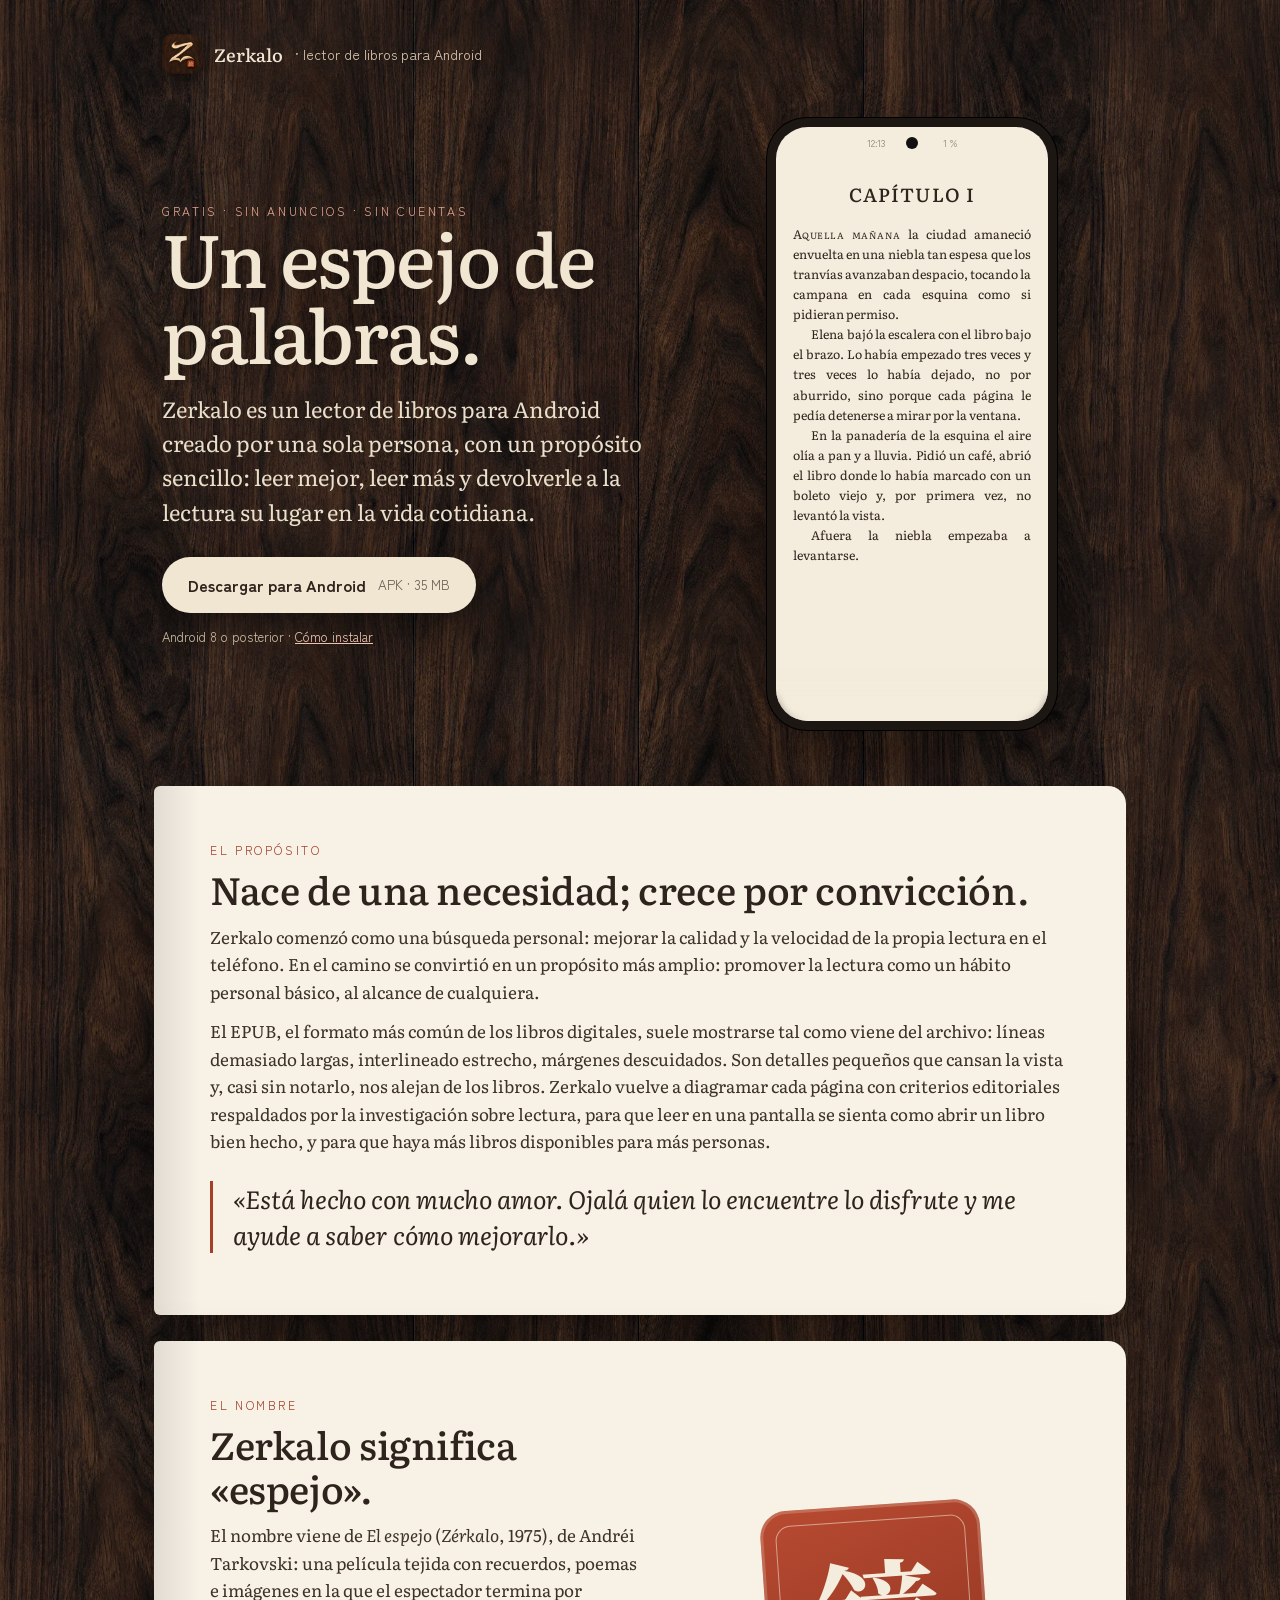
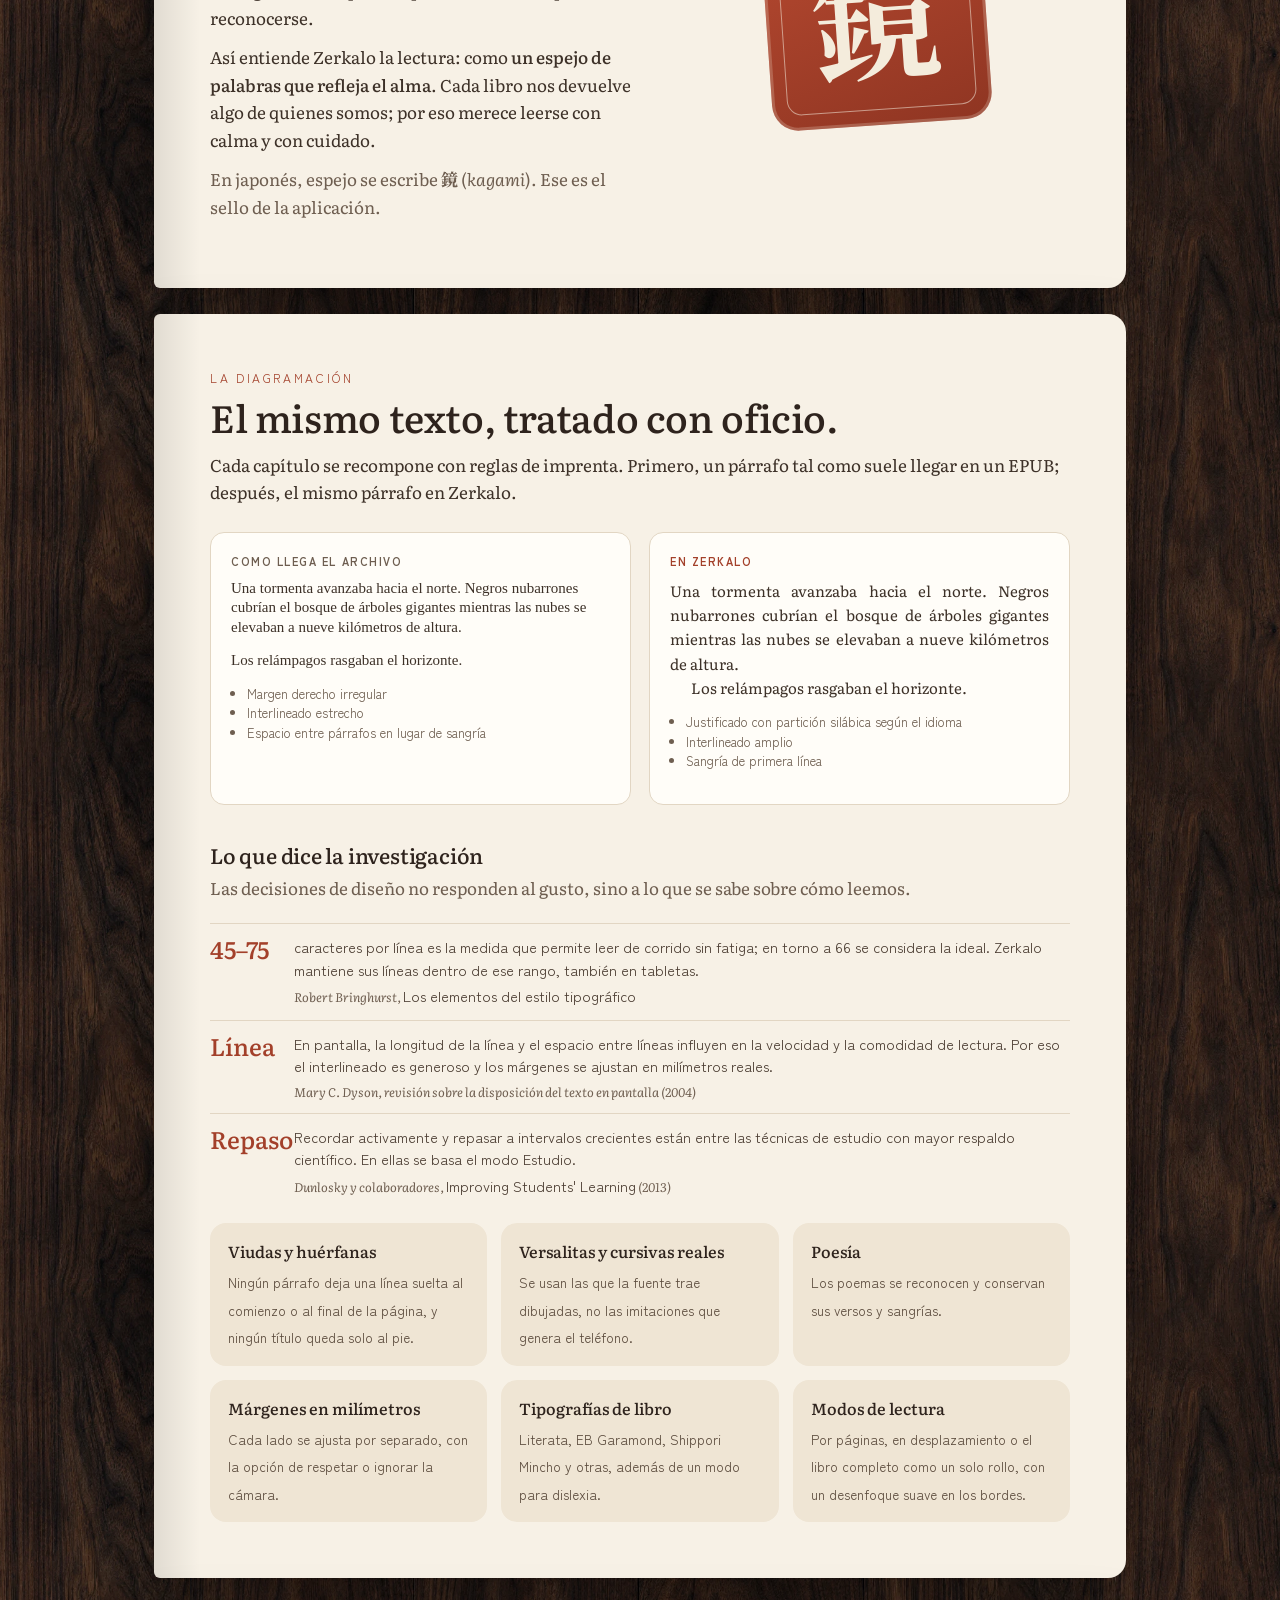
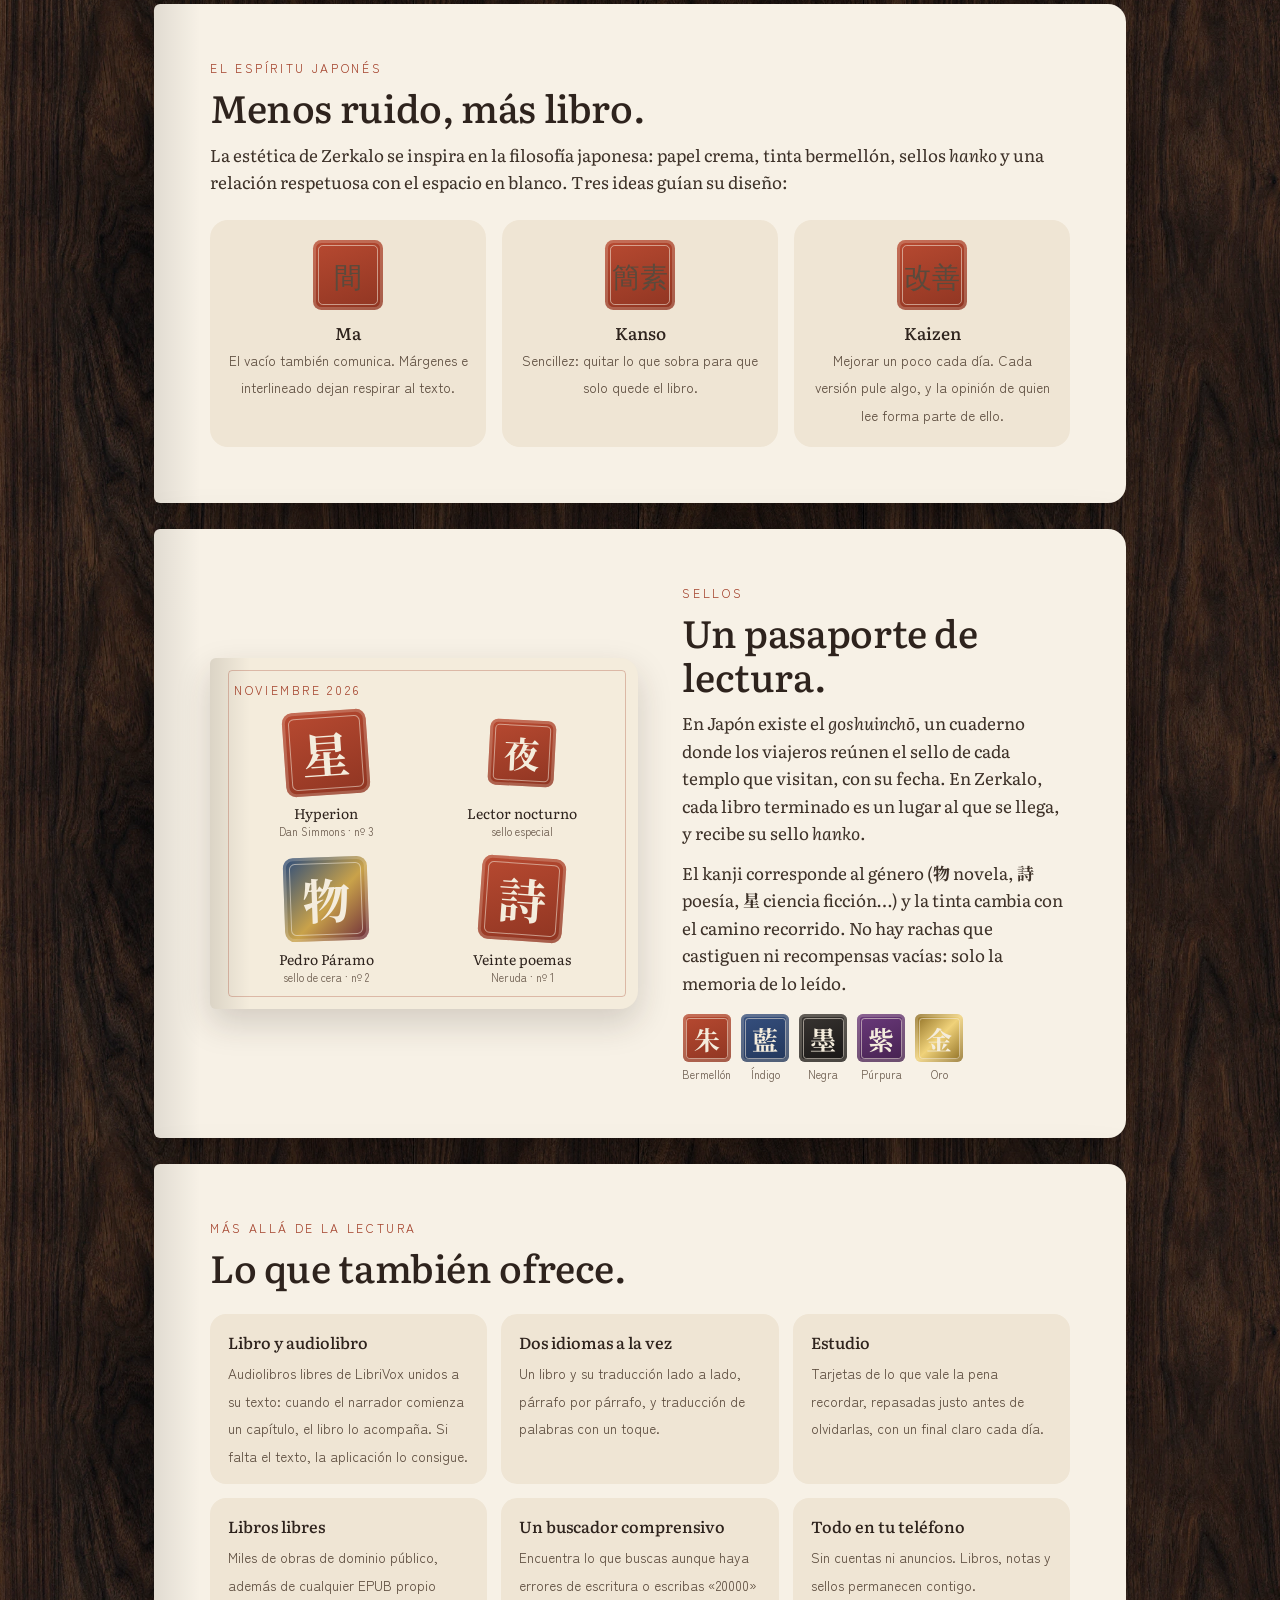
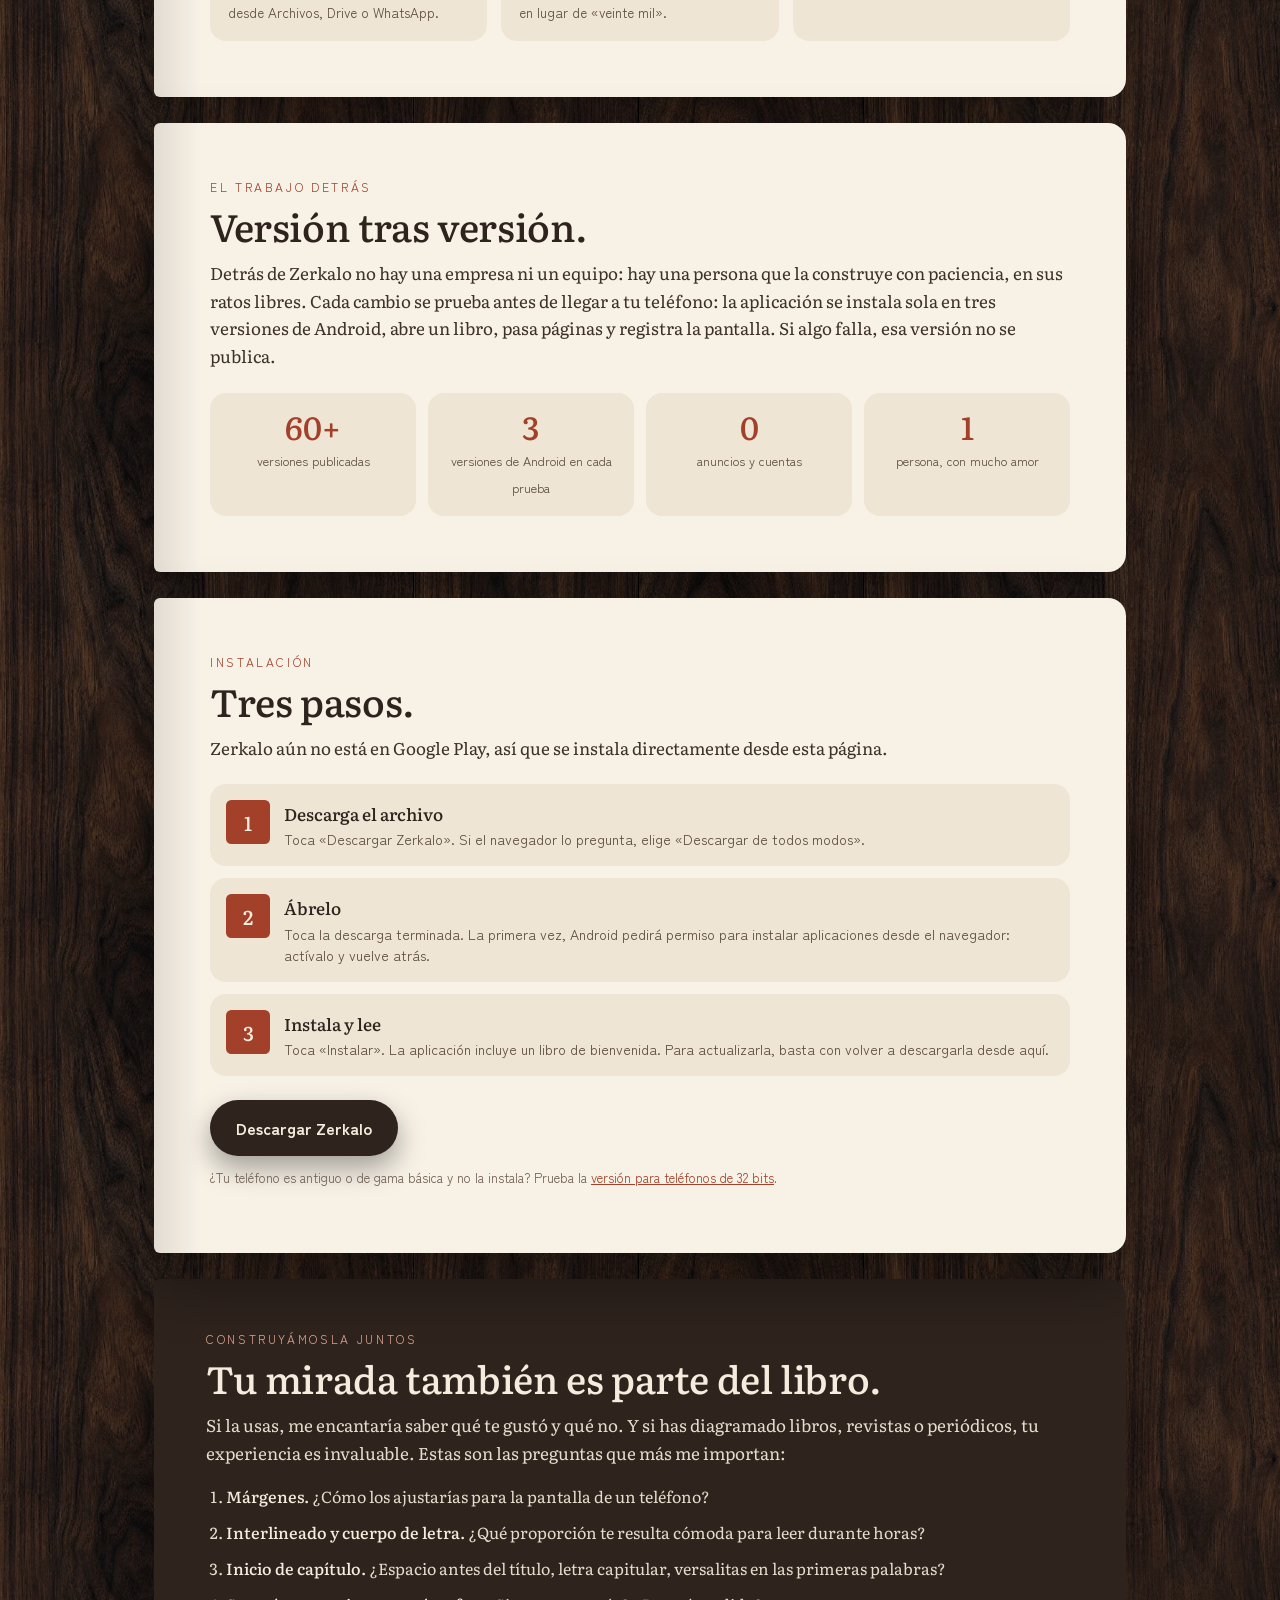
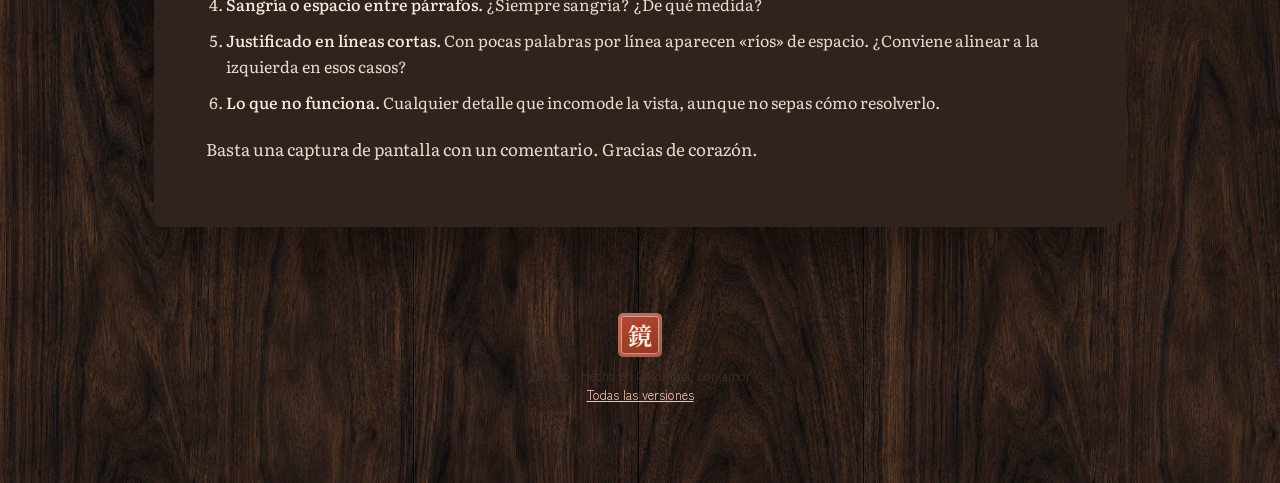
==== commit d1b13e9c: "Ícono nuevo: Z de pincel sobre nogal con el sello 鏡 (app y web) Co-Authored-By: Claude Opus 5.5 <nor" ====
--- a/docs/index.html
+++ b/docs/index.html
@@ -7,7 +7,9 @@
 <meta name="description" content="Zerkalo es un lector de libros para Android creado por una sola persona, con una diagramación editorial respaldada por la investigación sobre lectura. Gratis y sin anuncios.">
 <meta property="og:title" content="Zerkalo 鏡 · Un espejo de palabras">
 <meta property="og:description" content="Un lector de libros para Android, hecho con amor y con el cuidado de un libro impreso.">
-<meta property="og:image" content="https://sebastianbalbinu.github.io/Zerkalo/img/madera.webp">
+<meta property="og:image" content="https://sebastianbalbinu.github.io/Zerkalo/img/icono.png">
+<link rel="icon" href="img/favicon.png">
+<link rel="apple-touch-icon" href="img/icono.png">
 <link rel="preconnect" href="https://fonts.googleapis.com">
 <link href="https://fonts.googleapis.com/css2?family=Noto+Serif+JP:wght@600;700&text=%E9%8F%A1%E7%89%A9%E8%A9%A9%E6%98%9F%E5%A4%9C%E6%9C%B1%E8%97%8D%E5%A2%A8%E7%B4%AB%E9%87%91%E9%96%93%E7%B0%A1%E7%B4%A0%E6%94%B9%E5%96%84&display=swap" rel="stylesheet">
 <style>
@@ -120,7 +122,7 @@
 <body>
 
 <header>
-  <div class="nav"><span class="hanko kj">鏡</span><b>Zerkalo</b><span>· lector de libros para Android</span></div>
+  <div class="nav"><img src="img/icono.png" alt="" width="40" height="40" style="border-radius:10px;box-shadow:0 4px 12px rgba(0,0,0,.4)"><b>Zerkalo</b><span>· lector de libros para Android</span></div>
   <div class="hero">
     <div>
       <div class="cap">Gratis · sin anuncios · sin cuentas</div>
